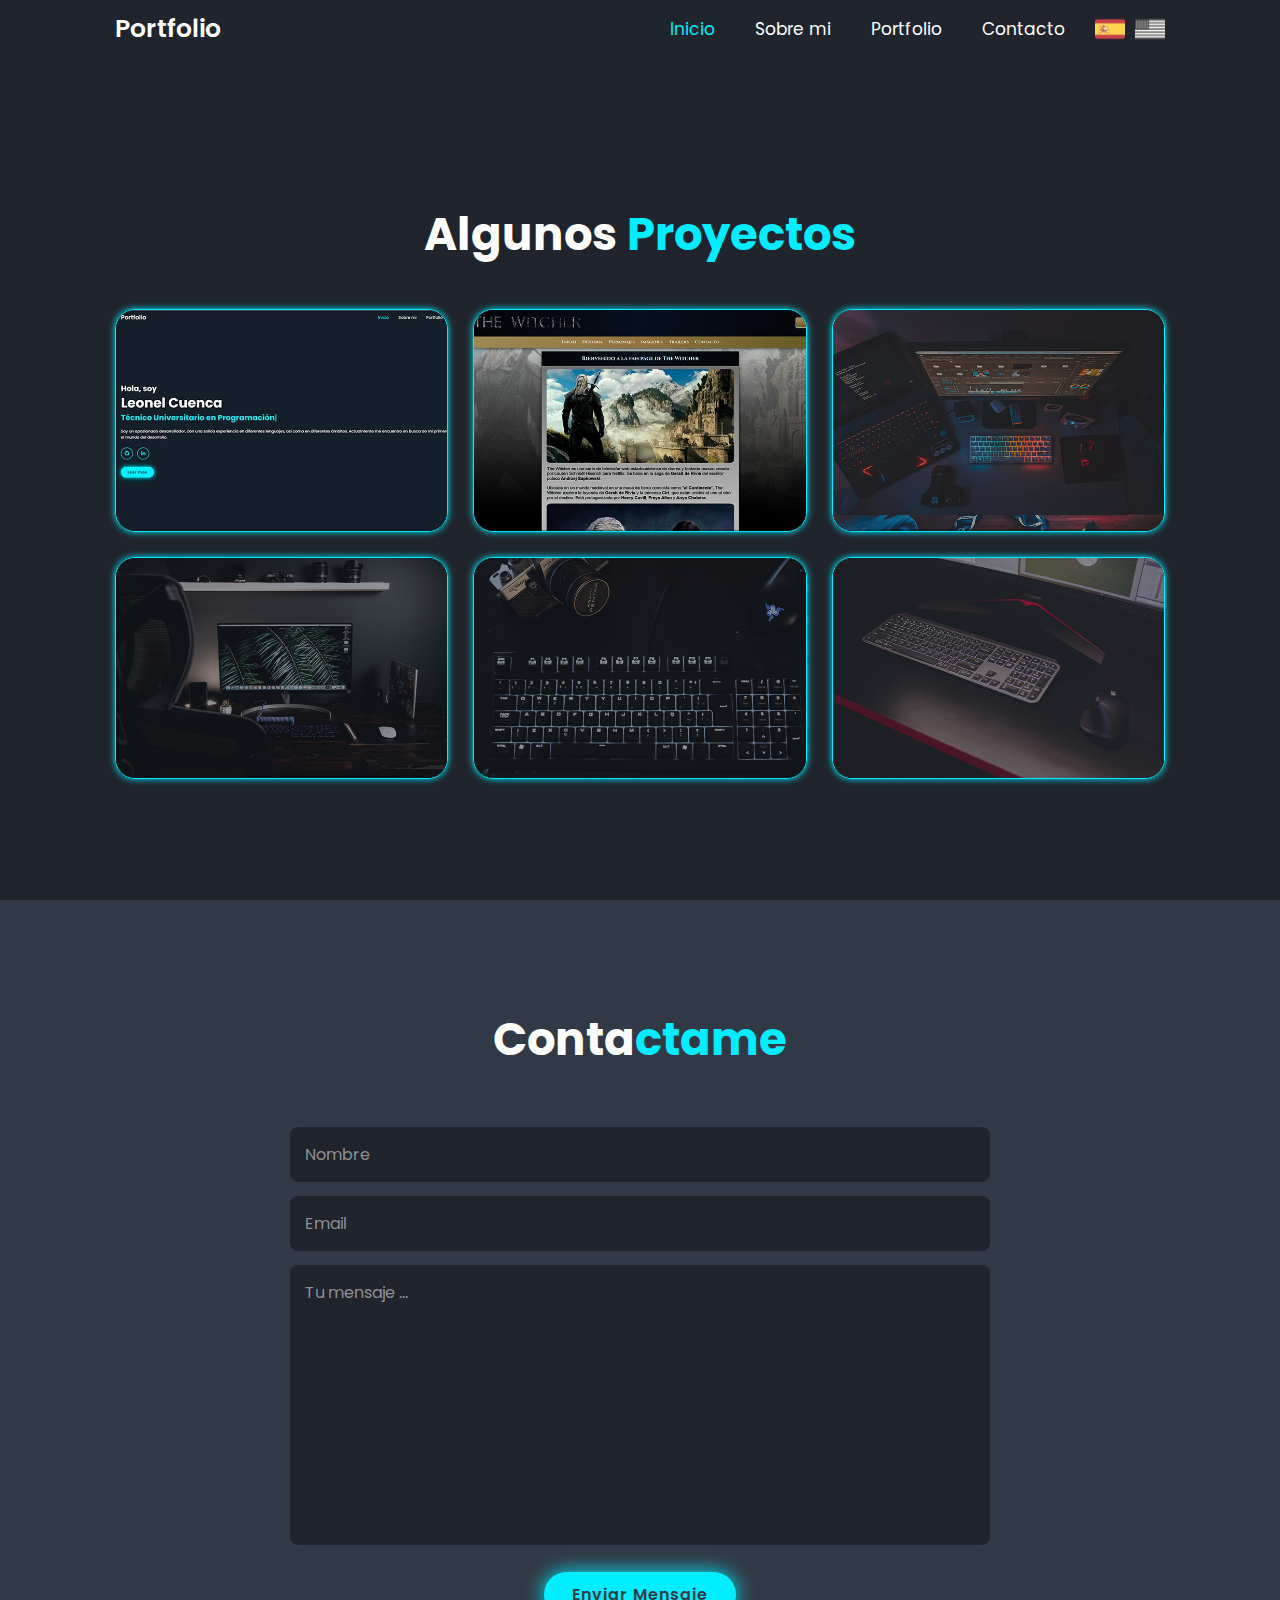
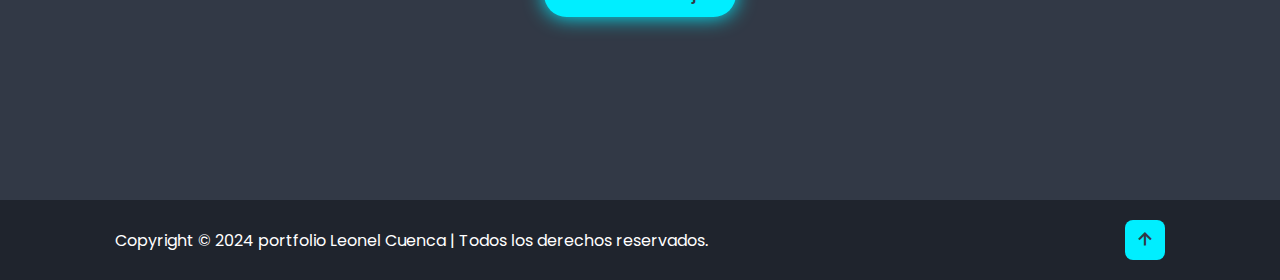
==== index.html @ 26f3669b "Errores minimos res." ====
<!DOCTYPE html>
<html lang="es">

<head>
    <meta charset="UTF-8">
    <meta http-equiv="X-UA-Compatible" content="IE=edge">
    <meta name="viewport" content="width=device-width, initial-scale=1.0">
    <title>Leonel Cuenca | Portfolio</title>
    <link href="https://unpkg.com/boxicons@2.1.4/css/boxicons.min.css" rel="stylesheet" />
    <link rel="stylesheet" href="https://cdnjs.cloudflare.com/ajax/libs/font-awesome/6.5.1/css/all.min.css">
    <!-- custom css -->
    <link rel="stylesheet" href="css/style.css" />
    <link href="css/lightbox.css" rel="stylesheet" />

</head>

<body>
    <!-- Header Design -->
    <header class="header">
        <a href="#" class="logo">Portfolio</a>
        <i class="bx bx-menu" id="menu-icon"></i>
        <nav class="navbar">
            <a href="#home" class="active" data-section="navbar" data-value="home">Inicio</a>
            <a href="#about" data-section="navbar" data-value="aboutNav">Sobre mi</a>
            <!-- <a href="#services">Servicios</a> -->
            <a href="#portfolio">Portfolio</a>
            <a href="#contact" data-section="navbar" data-value="contact">Contacto</a>
            <div class="flags" id="flags">
                <!-- <span>Idioma : </span> -->
                <div class="flags-container" data-language="es">
                    <img src="images/spain.png" alt="" id="spanish">
                </div>
                <div class="flags-container" data-language="en">
                    <img src="images/usa.png" alt="" class="gray" id="english">
                </div>
            </div>
        </nav>
    </header>

    <!-- Home Section Design -->
    <section class="home hidden" id="home">
        <div class="home-content">
            <h3 data-section="home" data-value="hi">Hola, soy</h3>
            <h1>Leonel Cuenca</h1>
            <h3><span class="multiple-text"></span></h3>
            <p data-section="home" data-value="description">Soy un apasionado desarrollador, con una solida experiencia en diferentes lenguajes, asi como en diferentes ámbitos. Actualmente me encuentro en busca de mi primera experiencia laboral en el mundo del desarrollo.</p>
            <div class="social-media">
                <a href="https://github.com/LeoCuenca" target="_blank"><i class="fa-brands fa-github"></i></a>
                <a href="https://www.linkedin.com/in/leo-cuenca/" target="_blank"><i class="fa-brands fa-linkedin-in"></i></a>
            </div>
            <a href="#about" class="btn" data-section="home" data-value="read">Leer mas</a>
        </div>
        <!-- <div class="home-img">
            <img src="images/home.png" alt="home">
        </div> -->
    </section>

    <!-- About Section Design -->
    <section class="about hidden" id="about">
        <div class="about-img">
            <img src="images/about.png" alt="">
        </div>
        <div class="about-content">
            <h2 class="heading h-translate" data-section="about" data-value="aboutTitle">Sobre </h2><span  data-section="about" data-value="me">Mí</span>
            <!-- <h3>Frontend Developer</h3> -->
            <p data-section="about" data-value="p1">He desarrollado toda mi vida profesional en ámbitos administrativos, hasta que decidí en 2020, dar un giro a mi vida y empezar a estudiar algo que realmente siempre me gusto y me llamo la atención, que es la programación en general.</p>
            <p data-section="about" data-value="p2">Actualmente me encuentro a 7 materias de recibirme de Técnico Universitario en Programación en la Universidad Tecnológica Nacional.</p>
            <p data-section="about" data-value="p3">Me caracterizo por ser una persona perseverante ante cualquier desafío en el ámbito laboral, tratando siempre de dar soluciones a los problemas planteados.</p>
            <a href="assets/CV-Cuenca-Leonel.pdf" class="btn cv" download="CV-Cuenca-Leonel.pdf"  data-section="about" data-value="cv">Descargar CV</a>
            <div class="about-skills">
                <div class="skills-title">
                    <h2 data-section="about" data-value="tech">Tecnologías</h2>
                </div>
                <img src="https://raw.githubusercontent.com/devicons/devicon/55609aa5bd817ff167afce0d965585c92040787a/icons/html5/html5-original.svg" class="tech" alt="">
                <img src="https://raw.githubusercontent.com/devicons/devicon/55609aa5bd817ff167afce0d965585c92040787a/icons/css3/css3-original.svg" class="tech" alt="">
                <img src="https://raw.githubusercontent.com/devicons/devicon/55609aa5bd817ff167afce0d965585c92040787a/icons/javascript/javascript-original.svg" class="tech" alt="">
                <img src="https://raw.githubusercontent.com/devicons/devicon/55609aa5bd817ff167afce0d965585c92040787a/icons/c/c-original.svg" class="tech" alt="">
                <img src="https://raw.githubusercontent.com/devicons/devicon/55609aa5bd817ff167afce0d965585c92040787a/icons/cplusplus/cplusplus-original.svg" class="tech" alt="">
                <img src="https://raw.githubusercontent.com/devicons/devicon/55609aa5bd817ff167afce0d965585c92040787a/icons/csharp/csharp-original.svg" class="tech" alt="">
                <img src="https://raw.githubusercontent.com/devicons/devicon/55609aa5bd817ff167afce0d965585c92040787a/icons/vscode/vscode-original.svg" class="tech" alt="">
                <img src="https://raw.githubusercontent.com/devicons/devicon/55609aa5bd817ff167afce0d965585c92040787a/icons/visualstudio/visualstudio-plain.svg" class="tech" alt="">
                <img src="https://raw.githubusercontent.com/devicons/devicon/55609aa5bd817ff167afce0d965585c92040787a/icons/python/python-original.svg" class="tech" alt="">
                <img src="https://raw.githubusercontent.com/devicons/devicon/55609aa5bd817ff167afce0d965585c92040787a/icons/git/git-original.svg" class="tech" alt="">
                <img src="https://raw.githubusercontent.com/devicons/devicon/55609aa5bd817ff167afce0d965585c92040787a/icons/microsoftsqlserver/microsoftsqlserver-plain-wordmark.svg" class="tech" alt="">
            </div>
            <div class="certificates-container">
                <div class="certificates-title">
                    <h2 data-section="about" data-value="certs">Certificaciones</h2>
                </div>
                <div class="certificates-box">
                    <img src="images/full-stack-mini.jpg" alt="">
                    <h2>Full Stack Python</h2>
                    <p>Gob. de la Ciudad de Buenos Aires</p>
                    <a href="images/full-stack.jpg" data-section="about" data-value="wide" data-lightbox = "full-stack">Ver</a>
                </div>
                <div class="certificates-box">
                    <img src="images/ingles-mini.png" alt="">
                    <h2>EFSET</h2>
                    <p>Nivel C2 - Proficient</p>
                    <a href="images/ingles.jpg" data-section="about" data-value="wide" data-lightbox = "ingles">Ver</a>
                </div>
                <div class="certificates-box">
                    <img src="images/reparacion-mini.jpg" alt="">
                    <h2>Armado y Reparación de PC</h2>
                    <p>Universidad Tecnológica Nacional</p>
                    <a href="images/reparacion.jpg" data-section="about" data-value="wide" data-lightbox = "reparacion">Ver</a>
                </div>
            </div>
        </div>
    </section>

    <!-- Services Section Design -->
    <!-- <section class="services" id="services">
        <h2 class="heading">Nuestros <span>Servicios</span></h2>
        <div class="services-container">
            <div class="services-box">
                <i class="bx bx-code-alt"></i>  
                <h3>Web Development</h3>
                <p>Lorem ipsum dolor sit amet consectetur adipisicing elit. Animi sequi similique rem incidunt earum voluptatum odio, molestiae id tempora aut, eaque minima veritatis, obcaecati repellat.</p>
                <a href="#" class="btn">Leer mas</a>
            </div>

            <div class="services-box">
                <i class="bx bxs-paint"></i>
                <h3>Graphic Design</h3>
                <p>Lorem ipsum dolor sit amet consectetur adipisicing elit. Animi sequi similique rem incidunt earum voluptatum odio, molestiae id tempora aut, eaque minima veritatis, obcaecati repellat.</p>
                <a href="#" class="btn">Leer mas</a>
            </div>

            <div class="services-box">
                <i class="bx bx-bar-chart-alt"></i>
                <h3>Digital Marketing</h3>
                <p>Lorem ipsum dolor sit amet consectetur adipisicing elit. Animi sequi similique rem incidunt earum voluptatum odio, molestiae id tempora aut, eaque minima veritatis, obcaecati repellat.</p>
                <a href="#" class="btn">Leer mas</a>
            </div>

            <div class="services-box">
                <i class="bx bx-bar-chart-alt"></i>
                <h3>Digital Marketing</h3>
                <p>Lorem ipsum dolor sit amet consectetur adipisicing elit. Animi sequi similique rem incidunt earum voluptatum odio, molestiae id tempora aut, eaque minima veritatis, obcaecati repellat.</p>
                <a href="#" class="btn">Leer mas</a>
            </div>

            <div class="services-box">
                <i class="bx bx-bar-chart-alt"></i>
                <h3>Digital Marketing</h3>
                <p>Lorem ipsum dolor sit amet consectetur adipisicing elit. Animi sequi similique rem incidunt earum voluptatum odio, molestiae id tempora aut, eaque minima veritatis, obcaecati repellat.</p>
                <a href="#" class="btn">Leer mas</a>
            </div>

            <div class="services-box">
                <i class="bx bx-bar-chart-alt"></i>
                <h3>Digital Marketing</h3>
                <p>Lorem ipsum dolor sit amet consectetur adipisicing elit. Animi sequi similique rem incidunt earum voluptatum odio, molestiae id tempora aut, eaque minima veritatis, obcaecati repellat.</p>
                <a href="#" class="btn">Leer mas</a>
            </div>
        </div>
    </section> -->
    
    <!-- Portfolio Section Design -->
    <section class="portfolio" id="portfolio">
        <div class="title-container">
            <h2 class="heading" data-section="portfolio" data-value="some">Algunos</h2><span data-section="portfolio" data-value="projects"> Proyectos</span>
        </div>
        <div class="portfolio-container">

            <div class="portfolio-box">
                <img src="images/portfolio2.jpg" alt="" class="bgn">
                <div class="portfolio-layer">
                    <h1>Personal Portfolio</h1>
                    <p data-section="portfolio" data-value="projDescription">Proyecto realizado como trabajo final para la materia Laboratorio III, de la Tecnicatura Universitaria en Programación [UTN]. La misma fue desarrollada íntegramente de manera individual.</p>
                    <div class="links-container">
                        <a href="#"><i class='bx bxl-github'></i></a>
                        <a href="#"><i class='bx bx-link-external'></i></a>
                    </div> 
                    <div class="techs-used-container">
                        <div class="tech-item">
                            <img src="https://raw.githubusercontent.com/devicons/devicon/55609aa5bd817ff167afce0d965585c92040787a/icons/html5/html5-original.svg" alt="">
                            <span class="tech-name">HTML</span>
                        </div>
                        <div class="tech-item">
                            <img src="https://raw.githubusercontent.com/devicons/devicon/55609aa5bd817ff167afce0d965585c92040787a/icons/css3/css3-original.svg" alt="">
                            <span class="tech-name">CSS</span>
                        </div>
                        <div class="tech-item">
                            <img src="https://raw.githubusercontent.com/devicons/devicon/55609aa5bd817ff167afce0d965585c92040787a/icons/javascript/javascript-original.svg" alt="">
                            <span class="tech-name">JavaScript</span>
                        </div>
                    </div>
                </div>
            </div>

            <div class="portfolio-box">
                <img src="images/portfolio1.jpg" alt="" class="bgn">
                <div class="portfolio-layer">
                    <h1>The Witcher Fan Page</h1>
                    <p data-section="portfolio" data-value="projDescription">Proyecto realizado como trabajo final para la materia Laboratorio III, de la Tecnicatura Universitaria en Programación [UTN]. La misma fue desarrollada íntegramente de manera individual.</p>
                    <div class="links-container">
                        <a href="#"><i class='bx bxl-github'></i></a>
                        <a href="#"><i class='bx bx-link-external'></i></a>
                    </div> 
                    <div class="techs-used-container">
                        <div class="tech-item">
                            <img src="https://raw.githubusercontent.com/devicons/devicon/55609aa5bd817ff167afce0d965585c92040787a/icons/html5/html5-original.svg" alt="">
                            <span class="tech-name">HTML</span>
                        </div>
                        <div class="tech-item">
                            <img src="https://raw.githubusercontent.com/devicons/devicon/55609aa5bd817ff167afce0d965585c92040787a/icons/css3/css3-original.svg" alt="">
                            <span class="tech-name">CSS</span>
                        </div>
                        <div class="tech-item">
                            <img src="https://raw.githubusercontent.com/devicons/devicon/55609aa5bd817ff167afce0d965585c92040787a/icons/javascript/javascript-original.svg" alt="">
                            <span class="tech-name">JavaScript</span>
                        </div>
                    </div>
                </div>
            </div>

            <div class="portfolio-box">
                <img src="images/portfolio3.jpg" alt="" class="bgn">
                <div class="portfolio-layer">
                    <h1>The Witcher Fan Page</h1>
                    <p data-section="portfolio" data-value="projDescription">Proyecto realizado como trabajo final para la materia Laboratorio III, de la Tecnicatura Universitaria en Programación [UTN]. La misma fue desarrollada íntegramente de manera individual.</p>
                    <div class="links-container">
                        <a href="#"><i class='bx bxl-github'></i></a>
                        <a href="#"><i class='bx bx-link-external'></i></a>
                    </div> 
                    <div class="techs-used-container">
                        <div class="tech-item">
                            <img src="https://raw.githubusercontent.com/devicons/devicon/55609aa5bd817ff167afce0d965585c92040787a/icons/html5/html5-original.svg" alt="">
                            <span class="tech-name">HTML</span>
                        </div>
                        <div class="tech-item">
                            <img src="https://raw.githubusercontent.com/devicons/devicon/55609aa5bd817ff167afce0d965585c92040787a/icons/css3/css3-original.svg" alt="">
                            <span class="tech-name">CSS</span>
                        </div>
                        <div class="tech-item">
                            <img src="https://raw.githubusercontent.com/devicons/devicon/55609aa5bd817ff167afce0d965585c92040787a/icons/javascript/javascript-original.svg" alt="">
                            <span class="tech-name">JavaScript</span>
                        </div>
                    </div>
                </div>
            </div>

            <div class="portfolio-box">
                <img src="images/portfolio4.jpg" alt="" class="bgn">
                <div class="portfolio-layer">
                    <h1>The Witcher Fan Page</h1>
                    <p data-section="portfolio" data-value="projDescription">Proyecto realizado como trabajo final para la materia Laboratorio III, de la Tecnicatura Universitaria en Programación [UTN]. La misma fue desarrollada íntegramente de manera individual.</p>
                    <div class="links-container">
                        <a href="#"><i class='bx bxl-github'></i></a>
                        <a href="#"><i class='bx bx-link-external'></i></a>
                    </div> 
                    <div class="techs-used-container">
                        <div class="tech-item">
                            <img src="https://raw.githubusercontent.com/devicons/devicon/55609aa5bd817ff167afce0d965585c92040787a/icons/html5/html5-original.svg" alt="">
                            <span class="tech-name">HTML</span>
                        </div>
                        <div class="tech-item">
                            <img src="https://raw.githubusercontent.com/devicons/devicon/55609aa5bd817ff167afce0d965585c92040787a/icons/css3/css3-original.svg" alt="">
                            <span class="tech-name">CSS</span>
                        </div>
                        <div class="tech-item">
                            <img src="https://raw.githubusercontent.com/devicons/devicon/55609aa5bd817ff167afce0d965585c92040787a/icons/javascript/javascript-original.svg" alt="">
                            <span class="tech-name">JavaScript</span>
                        </div>
                    </div>
                </div>
            </div>

            <div class="portfolio-box">
                <img src="images/portfolio5.jpg" alt="" class="bgn">
                <div class="portfolio-layer">
                    <h1>The Witcher Fan Page</h1>
                    <p data-section="portfolio" data-value="projDescription">Proyecto realizado como trabajo final para la materia Laboratorio III, de la Tecnicatura Universitaria en Programación [UTN]. La misma fue desarrollada íntegramente de manera individual.</p>
                    <div class="links-container">
                        <a href="#"><i class='bx bxl-github'></i></a>
                        <a href="#"><i class='bx bx-link-external'></i></a>
                    </div> 
                    <div class="techs-used-container">
                        <div class="tech-item">
                            <img src="https://raw.githubusercontent.com/devicons/devicon/55609aa5bd817ff167afce0d965585c92040787a/icons/html5/html5-original.svg" alt="">
                            <span class="tech-name">HTML</span>
                        </div>
                        <div class="tech-item">
                            <img src="https://raw.githubusercontent.com/devicons/devicon/55609aa5bd817ff167afce0d965585c92040787a/icons/css3/css3-original.svg" alt="">
                            <span class="tech-name">CSS</span>
                        </div>
                        <div class="tech-item">
                            <img src="https://raw.githubusercontent.com/devicons/devicon/55609aa5bd817ff167afce0d965585c92040787a/icons/javascript/javascript-original.svg" alt="">
                            <span class="tech-name">JavaScript</span>
                        </div>
                    </div>
                </div>
            </div>

            <div class="portfolio-box">
                <img src="images/portfolio6.jpg" alt="" class="bgn">
                <div class="portfolio-layer">
                    <h1>The Witcher Fan Page</h1>
                    <p data-section="portfolio" data-value="projDescription">Proyecto realizado como trabajo final para la materia Laboratorio III, de la Tecnicatura Universitaria en Programación [UTN]. La misma fue desarrollada íntegramente de manera individual.</p>
                    <div class="links-container">
                        <a href="#"><i class='bx bxl-github'></i></a>
                        <a href="#"><i class='bx bx-link-external'></i></a>
                    </div> 
                    <div class="techs-used-container">
                        <div class="tech-item">
                            <img src="https://raw.githubusercontent.com/devicons/devicon/55609aa5bd817ff167afce0d965585c92040787a/icons/html5/html5-original.svg" alt="">
                            <span class="tech-name">HTML</span>
                        </div>
                        <div class="tech-item">
                            <img src="https://raw.githubusercontent.com/devicons/devicon/55609aa5bd817ff167afce0d965585c92040787a/icons/css3/css3-original.svg" alt="">
                            <span class="tech-name">CSS</span>
                        </div>
                        <div class="tech-item">
                            <img src="https://raw.githubusercontent.com/devicons/devicon/55609aa5bd817ff167afce0d965585c92040787a/icons/javascript/javascript-original.svg" alt="">
                            <span class="tech-name">JavaScript</span>
                        </div>
                    </div>
                </div>
            </div>

        </div>
    </section>

    <!-- Contact Section Design -->
    <section class="contact" id="contact">
        <div class="title-contact-container">
            <h2 class="heading-contact" id="cont-es">Conta<span>ctame</span></h2>
            <h2 class="heading-contact hidden" id="cont-en">Contact <span>Me</span></h2>
        </div>        
        
        <form action="https://api.web3forms.com/submit" method="POST">
            <div class="input-box">
                <input type="hidden" name="access_key" value="016703bd-a3f6-48ee-a588-152497918088">
                <input type="hidden" name="from_name" value="Personal Portfolio">
                <input type="hidden" name="subject" value="Nuevo Mensaje del Portfolio">

                <input type="text" placeholder="Nombre" name="nombre" id="name" required autocomplete="off">
                <input type="email" placeholder="Email" name="mail" id="email" required autocomplete="off">
                <textarea cols="30" rows="10" placeholder="Tu mensaje ..." name = "message" id="message" required></textarea>
            </div>
            
            <input type="submit" value="Enviar Mensaje" class="input-btn">
        </form>
    </section>

    <!-- Footer Design -->
    <footer class="footer">
        <div class="footer-text">
            <p>Copyright &copy; 2024 portfolio Leonel Cuenca | Todos los derechos reservados.</p>
        </div>
        <div class="footer-iconTop">
            <a href="#home"><i class='bx bx-up-arrow-alt' ></i></a>
        </div>
    </footer>

    <!-- Scroll Reveal -->
    <script src="https://unpkg.com/scrollreveal"></script>

    <!-- Typed js -->
    <script src="https://cdn.jsdelivr.net/npm/typed.js@2.0.12"></script>

    <!-- Custom js -->
    <script src="js/script.js"></script>


    <script src="js/lightbox-plus-jquery.min.js"></script>
    

</body>

</html>
---- css/style.css ----
@import url('https://fonts.googleapis.com/css2?family=Poppins:wght@300;400;500;600;700;800;900&display=swap');

* {
    margin: 0;
    padding: 0;
    box-sizing: border-box;
    text-decoration: none;
    border: none;
    outline: none;
    scroll-behavior: smooth;
    font-family: 'Poppins', sans-serif;
}

:root{
    --bg-color: #1f242d;
    --second-bg-color: #323946;
    --text-color: #fff;
    --main-color: #0ef;
}

html{
    font-size: 62.5%;
    overflow-x: hidden;
    width: 100vw;
}

body{
    background: var(--bg-color);
    color: var(--text-color);
}

section{
    min-height: 100vh;
    padding: 10rem 9% 2rem;
}

.header{
    display: flex;
    position: fixed;
    top: 0;
    left: 0;
    width: 100%;
    padding: 1rem 9%;
    background: var(--bg-color);
    justify-content: space-between;
    align-items: center;
    z-index: 999;
    user-select: none;
}

.header.sticky{
    border-bottom: .1rem solid rgba(0, 0, 0, .2);

}

.navbar{
    display: flex;
    align-items: center;
    justify-content: center;
}

.logo{
    font-size: 2.5rem;
    color: var(--text-color);
    font-weight: 600;
    cursor: default;
    animation: slideLogo .5s ease forwards;
}

@keyframes slideLogo{
    0%{
        opacity: 0;
        transform: translateX(-100px);
    }
    100%{
        opacity: 1;
        transform: translateX(0);
    }
}

.flags{
    display: flex;
    align-items: center;
    justify-content: center;
}

.flags-container img{
    display: block;
    cursor: pointer;
    width: 30px;
}

.gray{
    filter: grayscale(100%);
}

.navbar .flags-container:nth-child(2){
    margin-left: 1rem;
}

.navbar a:nth-child(4){
    margin-right: 3rem;
}

.navbar a{
    font-size: 1.7rem;
    color: var(--text-color);
    margin-left: 4rem;
}

.navbar a:hover,
.navbar a.active{
    color: var(--main-color);
}

#menu-icon{
    font-size: 3.6rem;
    color: var(--text-color);
    display: none;
}

.home{
    display: flex;
    justify-content: center;
    align-items: center;
    user-select: none;
}

.home-img img{
    width: 27vw;
    animation: floatImage 4s ease-in-out infinite;
}

@keyframes floatImage{
    0%{
        transform: translateY(0);
    }
    50%{
        transform: translateY(-2.4rem);
    }
    100%{
        transform: translateY(0);
    }
}

.home-content h3{
    font-size: 3.2rem;
    font-weight: 700;
}

.home-content h3:nth-of-type(2){
    margin-bottom: 2rem;
}

span{
    color: var(--main-color);
}

.home-content h1{
    font-size: 5.6rem;
    font-weight: 700;
    line-height: 1.3;
}

.home-content p{
    font-size: 1.6rem;
}

.social-media a{
    display: inline-flex;
    justify-content: center;
    align-items: center;
    width: 5rem;
    height: 5rem;
    background: transparent;
    border: .2rem solid var(--main-color);
    border-radius: 50%;
    font-size: 2rem;
    color: var(--main-color);
    margin: 3rem 1.5rem 3rem 0;
    transition: .5s ease;
}

.social-media a:hover{
    background: var(--main-color);
    color: var(--second-bg-color);
    box-shadow: 0 0 1rem var(--main-color);
}

.btn{
    display: inline-block;
    padding: 1rem 2.8rem;
    background: var(--main-color);
    border-radius: 4rem;
    box-shadow: 0 0 2rem var(--main-color);
    font-size: 1.6rem;
    font-weight: 600;
    color: var(--second-bg-color);
    letter-spacing: .1rem;
    transition: .5s ease;
    position: relative;
    overflow: hidden;
    z-index: 1;
}

.btn:hover{
    color: var(--main-color);
}

.btn::before{
    content: '';
    position: absolute;
    top: 0;
    border-radius: 4rem;
    left: 0;
    background: var(--second-bg-color);
    width: 0;
    height: 100%;
    z-index: -1;
    transition: .3s all;
}

.btn:hover::before{
    width: 100%;
}

/* About Section Styles */

.about{
    display: flex;
    justify-content: center;
    align-items: center;
    user-select: none;
    background: var(--second-bg-color);
    padding-top: 5rem;
}

.about-img img{
    width: 35vw;
}

.heading{
    text-align: center;
    font-size: 4.5rem;
}

.h-translate{
    display: inline;
}

.cv{
    margin-top: 1rem;
    padding: .8rem 2rem;
}

.about-content h2{
    line-height: 1.2;
}

.about-content span{
    font-size: 4.5rem;
    font-weight: bolder;
}

.about-content h3{
    font-size: 2.6rem;
}

.about-content p{
    font-size: 1.4rem;
    margin: .7rem;
}

.skills-title h2{
    padding-bottom: 1rem;
    margin: 3rem 0;
    font-size: 2rem;
    border-bottom: 1px solid var(--main-color);
}

.tech{
    margin: .5rem;
    transition: .5s ease;
    width: 6%;
}

.tech:hover{
    transform: scale(1.3);
}

.certificates-title h2{
    padding-bottom: 1rem;
    margin: 1.5rem 0;
    font-size: 2rem;
    border-bottom: 1px solid var(--main-color);
}

.certificates-container{
    display: grid;
    grid-template-columns: repeat(3, 1fr);
    grid-template-rows: repeat(2,auto);
    gap: 1rem;
}

.certificates-title{
    grid-column-start: 1;
    grid-column-end: 4;
}

.certificates-box{
    display: flex;
    background: var(--bg-color);
    padding: 2rem;
    border-radius: 2rem;
    text-align: center;
    border: .1rem solid var(--text-color);
    flex-direction: column;
    align-items: center;
    justify-content: center;
}

.certificates-box img{
    width: 100%;
}

.certificates-box:nth-child(3) img{
    width: 80%;
}

.certificates-box h2{
    text-decoration: underline;
    padding: .5rem 0 0 0;
}

.certificates-box p{
    font-size: 1.3rem;
    text-align: center;
    margin-top: 0;
    margin-bottom: 1rem;
}

.certificates-box a{
    display: inline-block;
    padding: .3rem 1.8rem;
    background: var(--main-color);
    border-radius: 4rem;
    box-shadow: 0 0 1rem var(--main-color);
    font-size: 1.4rem;
    font-weight: 600;
    color: var(--second-bg-color);
    letter-spacing: .1rem;
    transition: .5s ease;
}

/* Services Section Styles */

/* .services{
    user-select: none;
}

.services h2{
    margin-bottom: 1rem;
}

.services-container{
    display: flex;
    justify-content: center;
    align-items: center;
    flex-wrap: wrap;
    gap: 2rem;
}

.services-box{
    flex: 1 1 30rem;
    background: var(--second-bg-color);
    padding: 3rem 2rem 4rem;
    border-radius: 2rem;
    text-align: center;
    border: .2rem solid var(--bg-color);
    transition: .5s ease;
}

.services-container .services-box:hover{
    border-color: var(--main-color);
    animation: floatImageServ 2s ease-in-out infinite;
    transform: scale(1.02);
}

@keyframes floatImageServ{
    0%{
        transform: translateY(0);
    }
    50%{
        transform: translateY(-.5rem);
    }
    100%{
        transform: translateY(0);
    }
}

.services-box i{
    font-size: 7rem;
    color: var(--main-color);
}

.services-box h3{
    font-size: 2.6rem;
}

.services-box p{
    font-size: 1.6rem;
    margin: 1rem 0 3rem;
} */

/* Portfolio Section Styles */

.portfolio{
    display: flex;
    justify-content: center;
    align-items: center;
    user-select: none;
    flex-direction: column;
    background: var(--bg-color);
}

.title-container{
    text-align: center;
    margin-bottom: 4rem;
}

.title-container h2{
    display: inline-flex;
}

.title-container span{
    font-size: 4.5rem;
    font-weight: 700;
}

.portfolio-container{
    display: grid;
    grid-template-columns: repeat(3,1fr);
    align-items: center;
    gap: 2.5rem;
}

.portfolio-box{
    display: flex;
    position: relative;
    border-radius: 2rem;
    box-shadow: 0 0 .7rem var(--main-color);
    overflow: hidden;
    border: .1px solid var(--main-color);
}

.portfolio-box img{
    width: 100%;
    transition: .5s ease;
}

.portfolio-layer{
    display: flex;
    justify-content: space-evenly;
    align-items: center;
    position: absolute;
    bottom: 0;
    left: 0;
    width: 100%;
    height: 100%;
    background: linear-gradient(rgba(0, 0, 0, .6), var(--main-color));
    flex-direction: column;
    text-align: center;
    padding: 0 2rem;
    transform: translateY(100%);
    transition: .5s ease;
}

.portfolio-box:hover .portfolio-layer{
    transform: translateY(0);
}

.portfolio-layer h1{
    font-size: 2.4rem;
    text-shadow: 1px 1px 2px black;
    padding: .5rem;
}

.portfolio-layer p{
    font-weight: 700;
    font-size: 1.5rem;
    text-shadow: 1px 1px 2px black;
    padding: .5rem;
}

.portfolio-layer a{
    display: inline-flex;
    justify-content: center;
    align-items: center;
    padding: 1rem;
    background: var(--text-color);
    border-radius: 50%;
    margin: 0 1rem;
}

.portfolio-layer a:hover{
    background: rgb(184, 184, 184);
    transform: scale(1.1);
    transition: .5s all;
}

.portfolio-layer a i{
    font-size: 2.5rem;
    color: var(--second-bg-color);
}

.links-container{
    margin: 1rem 0;
}

.techs-used-container{
    display: flex;
    justify-content: space-between;
    align-items: center;
}

.tech-item{
    display: inherit;
    align-items: center;
    justify-content: center;
    border-radius: 1rem;
    background: var(--second-bg-color);
    padding: .4rem 1rem;
    margin: 0 10px;
}

.tech-item img{
    display: block;
    width: 20px;
    margin-right: 1rem;
}

.tech-name{
    font-weight: 700;
    font-size: 1.2rem;
    text-shadow: 1px 1px 2px black;
}

/* Contact Section Styles */

.contact{
    display: flex;
    flex-direction: column;
    user-select: none;
    background: var(--second-bg-color);
}

.title-contact-container{
    display: flex;
    position: relative;
    margin-bottom: 3rem;
    height: 8rem;
    align-items: center;
    justify-content: center;
}

.heading-contact{
    text-align: center;
    font-size: 4.5rem;
}

#cont-en,
#cont-es{
    position: absolute;
}

.contact form{
    max-width: 70rem;
    margin: 1rem auto;
    text-align: center;
    margin-bottom: 3rem;
}

.contact form .input-box{
    display: flex;
    justify-content: space-between;
    flex-wrap: wrap;
}

.contact form .input-box:nth-child(2) input{
    width: 100%;
}

.contact form .input-box input,
.contact form textarea {
    width: 100%;
    padding: 1.5rem;
    font-size: 1.6rem;
    color: var(--text-color);
    background: var(--bg-color);
    border-radius: .8rem;
    margin: .7rem 0;
}

.contact form textarea{
    resize: none;
}

#name:focus,
#email:focus,
#message:focus{
    border: 2px solid var(--main-color);
}

#name::placeholder,
#email::placeholder,
#message::placeholder{
    color: rgba(189, 189, 189, 0.733);
}

.input-btn{
    margin-top: 2rem;
    cursor: pointer;
    display: inline-block;
    padding: 1rem 2.8rem;
    background: var(--main-color);
    border-radius: 4rem;
    box-shadow: 0 0 2rem var(--main-color);
    font-size: 1.6rem;
    font-weight: 600;
    color: var(--second-bg-color);
    letter-spacing: .1rem;
    transition: .5s ease;
    position: relative;
    overflow: hidden;
    z-index: 1;
}

.input-btn:hover{
    background: var(--bg-color);
    color: var(--main-color);
}

/* Footer Design */

.footer{
    display: flex;
    justify-content: space-between;
    align-items: center;
    flex-wrap: wrap;
    padding: 2rem 9%;
    background: var(--bg-color);
}

.footer p{
    font-size: 1.6rem;
}

.footer-iconTop a{
    display: inline-flex;
    justify-content: center;
    align-items: center;
    padding: .8rem;
    background: var(--main-color);
    border-radius: .8rem;
    transition: .5s ease;
}

.footer-iconTop a:hover{
    box-shadow: 0 0 1rem var(--main-color);
}

.footer-iconTop a i{
    font-size: 2.4rem;
    color: var(--second-bg-color);
}

.hidden{
    display: none;
}

/* Breakpoints */

@media (max-width: 1200px){
    html{
        font-size: 55%;
    }

    .about-content p{
        font-size: 1.5rem;
    }

    .tech{
        width: 8%;
    }

    .header{
        width: 100vw;
    }

    .portfolio-container{
        gap: 1.5rem;
        grid-template-columns: repeat(2,1fr);
    }
    
}

@media (max-width: 991px){
    .header{
        padding: 2rem 3%;
    }

    .about{
        flex-direction: column;
    }
    
    section{
        padding: 10rem 3% 2rem;
    }

    .services{
        padding-bottom: 7rem;
    }

    .portfolio{
        padding-bottom: 7rem;
    }

    .contact{
        min-height: auto;
    }

    .footer{
        padding: 2rem 3%;
    }
}

@media (max-width: 768px){
    #menu-icon{
        display: block;
    }

    .navbar{
        position: absolute;
        top: 100%;
        left: 0;
        width: 100%;
        padding: 1rem 3%;
        background: var(--bg-color);
        border-top: .1rem solid rgba(0, 0, 0, .2);
        box-shadow: 0 .5rem 1rem rgba(0, 0, 0, .2);
        display: none;
    }

    .navbar.active{
        display: block;
    }

    .navbar a{
        display: block;
        font-size: 2rem;
        margin: 3rem 0;
    }

    .home{
        flex-direction: column;
    }

    .home-content h3{
        font-size: 2rem;
    }

    .home-content h1{
        font-size: 4rem;
    }

    .home-img img{
        width: 70vw;
        margin-top: 4rem;
    }

    .about{
        flex-direction: column;
    }

    .about-img img{
        width: 50vw;
        margin-top: 4rem;
    }

    .services h2{
        margin-bottom: 3rem;
    }

    .portfolio h2{
        margin-bottom: 3rem;
    }

    .portfolio-container{
        grid-template-columns: 1fr;
    }
    .portfolio-container{
        width: 80%;
    }

}

@media (max-width: 617px){

    .portfolio-container{
        grid-template-columns: 1fr;
    }

    .portfolio h2{
        font-size: 3.1rem;
    }

}

@media (max-width: 450px){

    html{
        font-size: 45%;
    }


    .certificates-container .certificates-box:nth-child(2),
    .certificates-container .certificates-box:nth-child(3),
    .certificates-container .certificates-box:nth-child(4){
        grid-column-start: 1;
        grid-column-end: 4;
        width: 70%;
        place-items: center;
        justify-self: center;
    }

    .tech{
        width: 12%;
    }

    .title-container span{
        font-size: 22.32px;
    }

    .footer{
        justify-content: center;
    }

}

@media (max-width: 365px){

    .home-img img{
        width: 90vw;
    }

    .about-img img{
        width: 90vw;
    }

    .footer{
        flex-direction: column;
    }

    .footer p{
        text-align: center;
        margin-top: 2rem;
    }

}
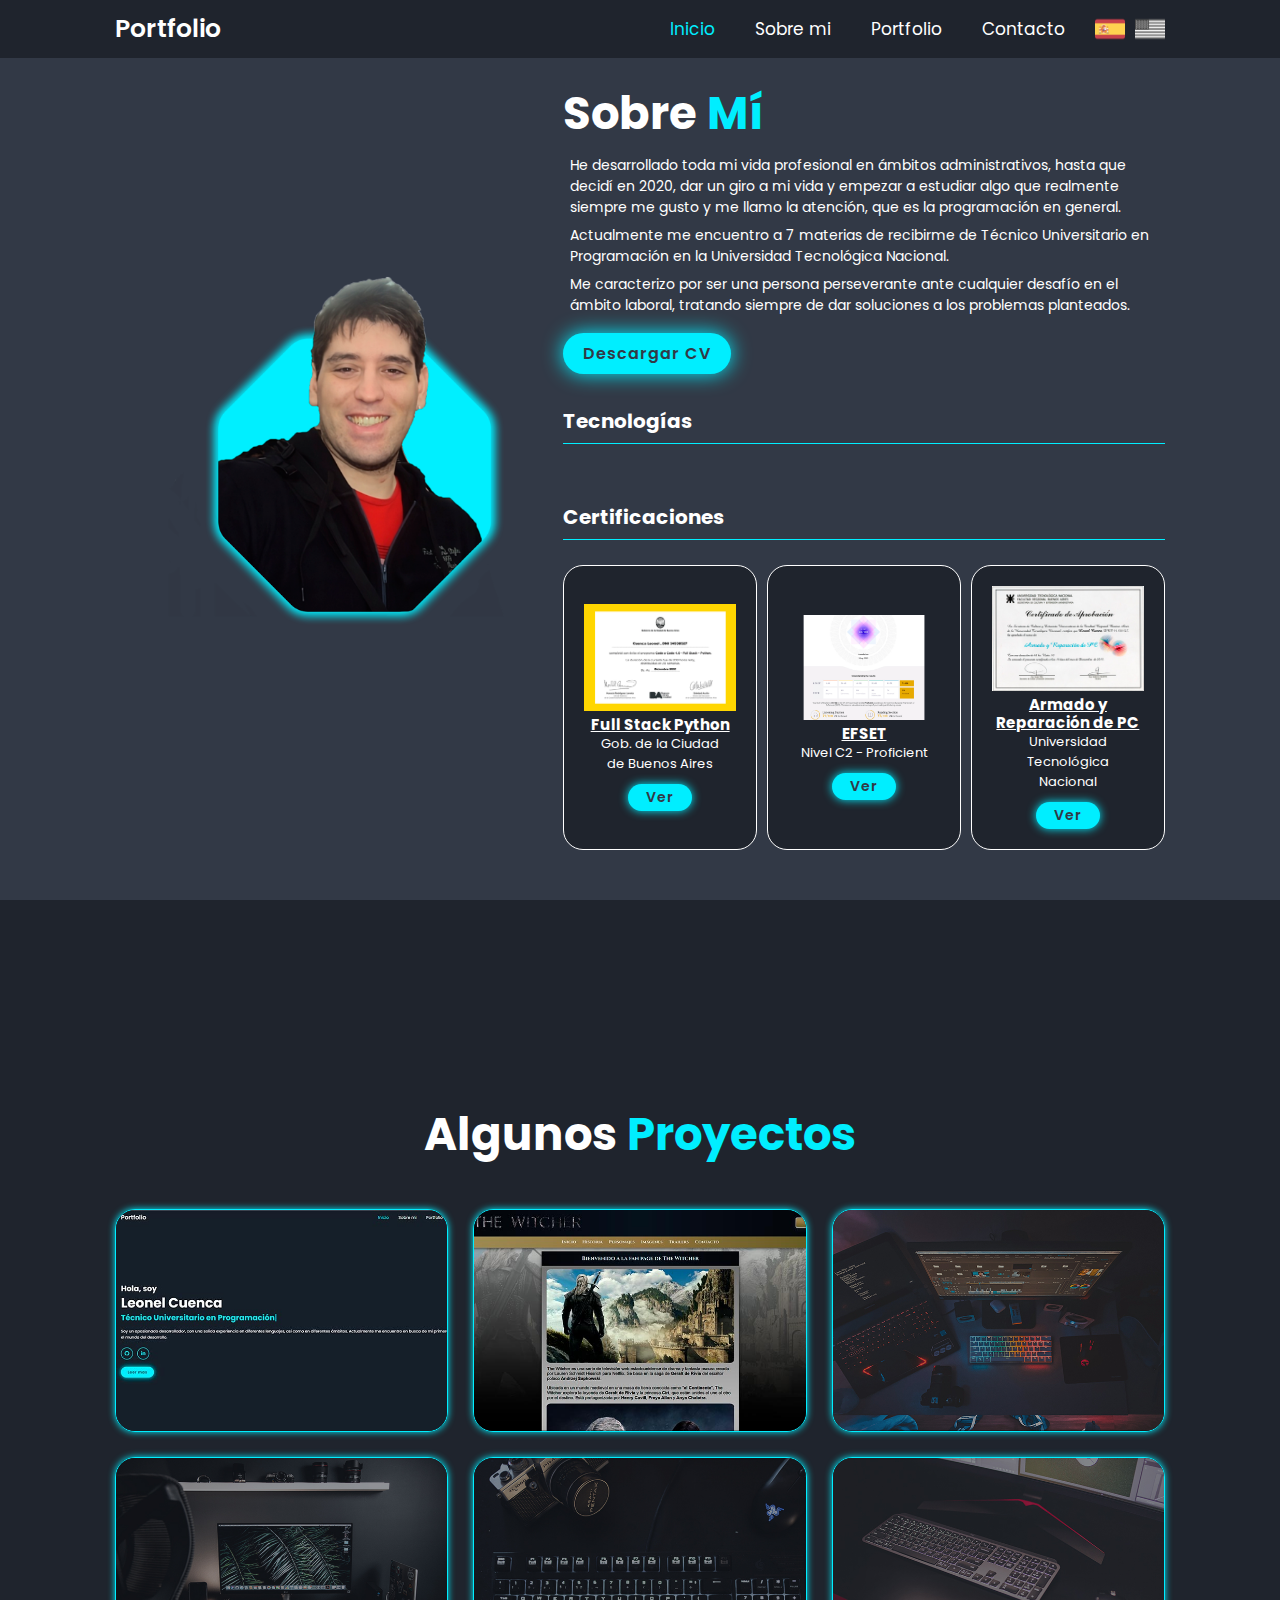
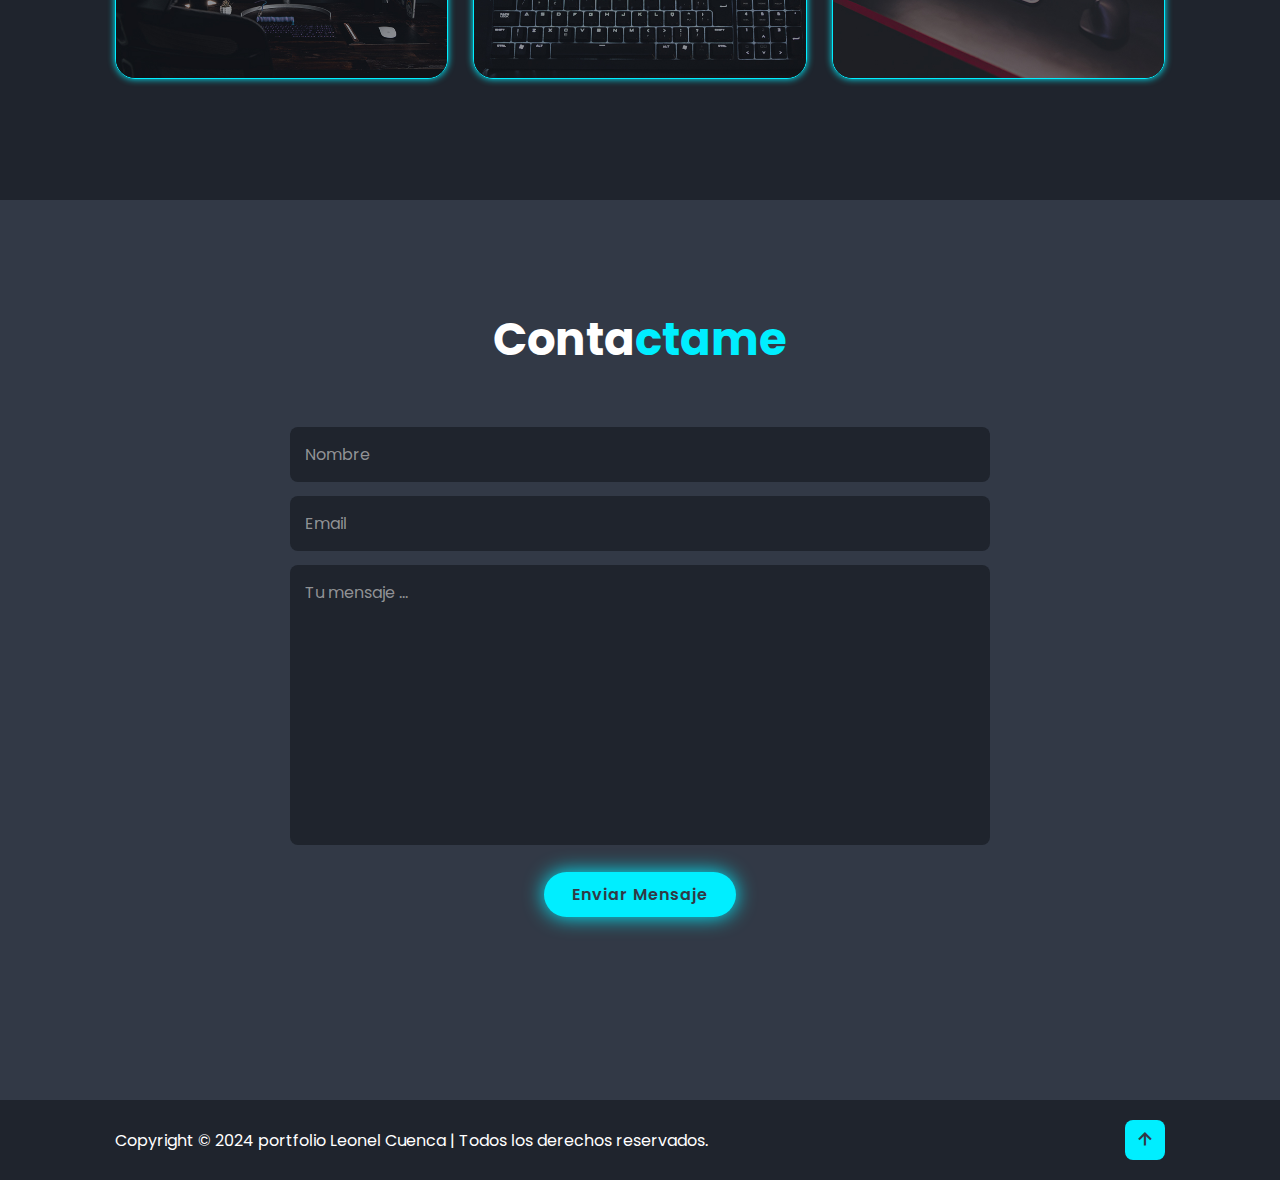
==== commit eb736e76: "Arreglso en LBox MQueries" ====
--- a/index.html
+++ b/index.html
@@ -10,7 +10,8 @@
     <link rel="stylesheet" href="https://cdnjs.cloudflare.com/ajax/libs/font-awesome/6.5.1/css/all.min.css">
     <!-- custom css -->
     <link rel="stylesheet" href="css/style.css" />
-    <link href="css/lightbox.css" rel="stylesheet" />
+
+    <link href="lightbox/css/lightbox.css" rel="stylesheet" />
 
 </head>
 
@@ -56,7 +57,7 @@
     </section>
 
     <!-- About Section Design -->
-    <section class="about hidden" id="about">
+    <section class="about" id="about">
         <div class="about-img">
             <img src="images/about.png" alt="">
         </div>
@@ -365,7 +366,7 @@
     <script src="js/script.js"></script>
 
 
-    <script src="js/lightbox-plus-jquery.min.js"></script>
+    <script src="lightbox/js/lightbox-plus-jquery.min.js"></script>
     
 
 </body>
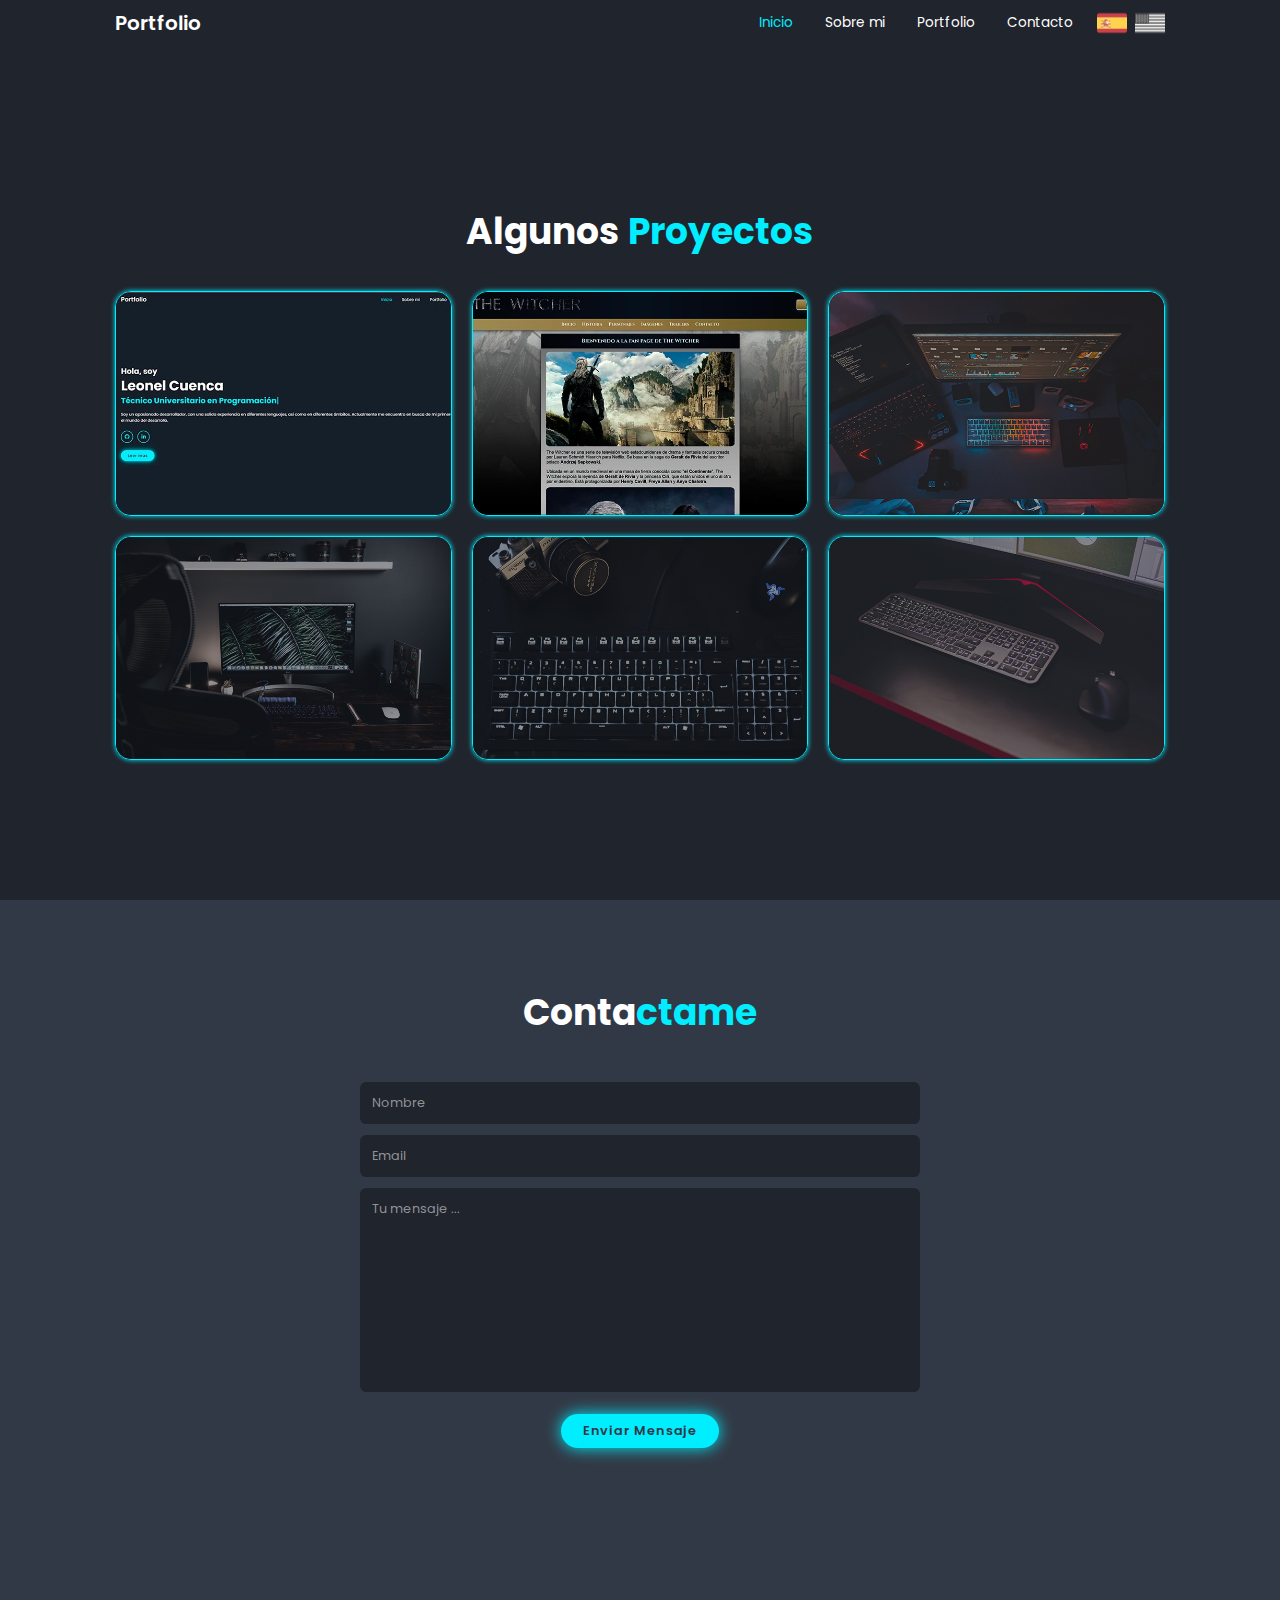
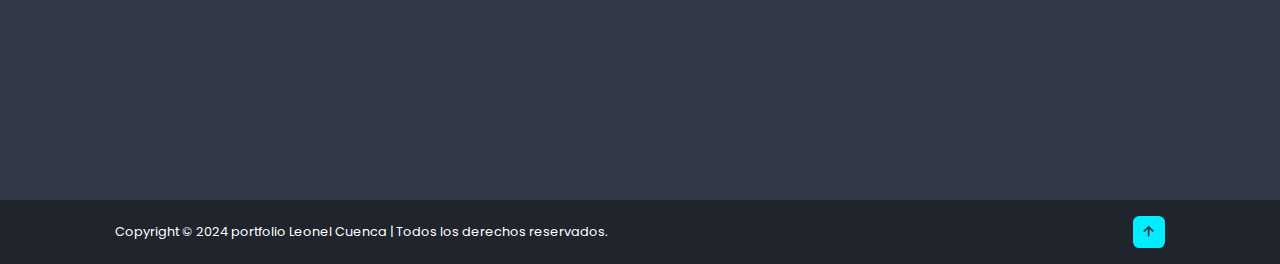
==== commit 0a90e10c: "Ajustes Mobile" ====
--- a/index.html
+++ b/index.html
@@ -27,7 +27,6 @@
             <a href="#portfolio">Portfolio</a>
             <a href="#contact" data-section="navbar" data-value="contact">Contacto</a>
             <div class="flags" id="flags">
-                <!-- <span>Idioma : </span> -->
                 <div class="flags-container" data-language="es">
                     <img src="images/spain.png" alt="" id="spanish">
                 </div>
@@ -57,7 +56,7 @@
     </section>
 
     <!-- About Section Design -->
-    <section class="about" id="about">
+    <section class="about hidden" id="about">
         <div class="about-img">
             <img src="images/about.png" alt="">
         </div>
--- a/css/style.css
+++ b/css/style.css
@@ -680,6 +680,14 @@
 
 /* Breakpoints */
 
+@media (max-width: 1485px){
+
+    html{
+        font-size: 50%;
+    }
+    
+}
+
 @media (max-width: 1200px){
     html{
         font-size: 55%;
@@ -810,10 +818,6 @@
         grid-template-columns: 1fr;
     }
 
-    .portfolio h2{
-        font-size: 3.1rem;
-    }
-
 }
 
 @media (max-width: 450px){
@@ -837,10 +841,6 @@
         width: 12%;
     }
 
-    .title-container span{
-        font-size: 22.32px;
-    }
-
     .footer{
         justify-content: center;
     }
@@ -848,6 +848,10 @@
 }
 
 @media (max-width: 365px){
+
+    html{
+        font-size: 35%;
+    }
 
     .home-img img{
         width: 90vw;
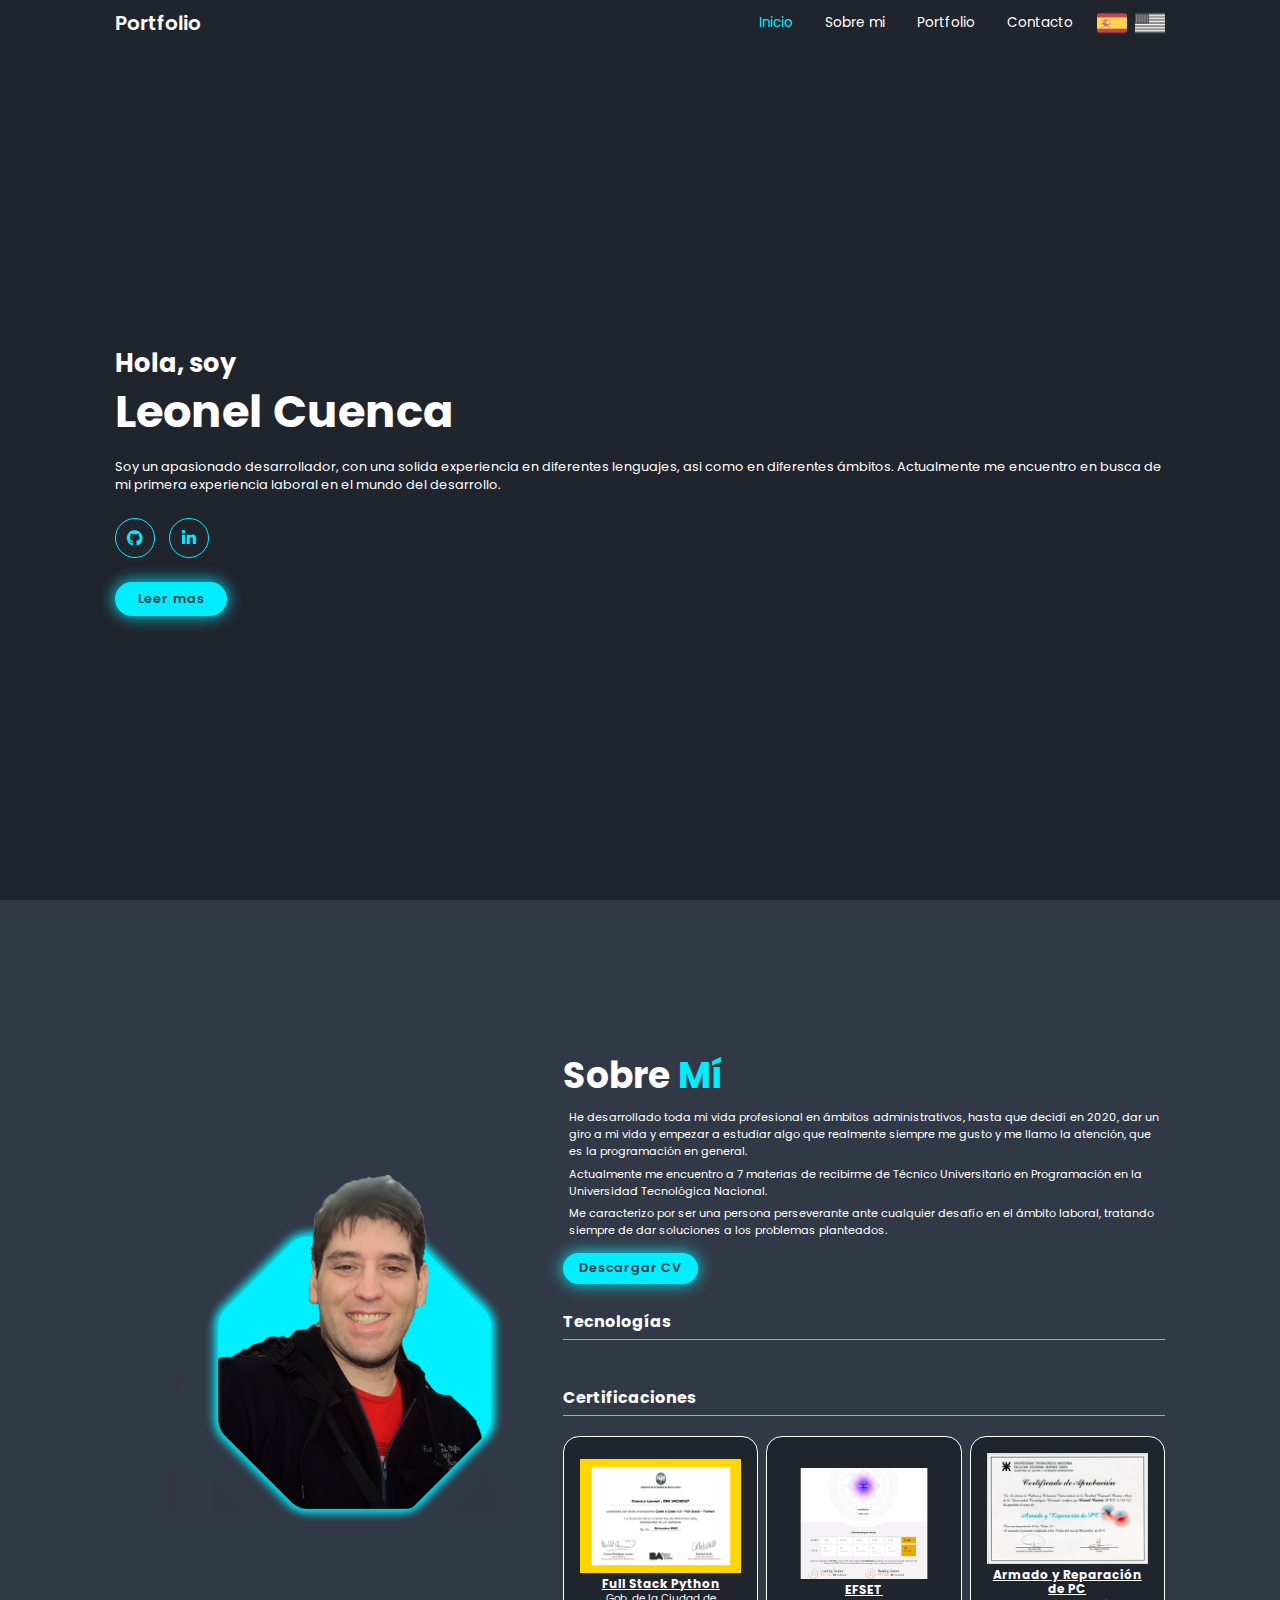
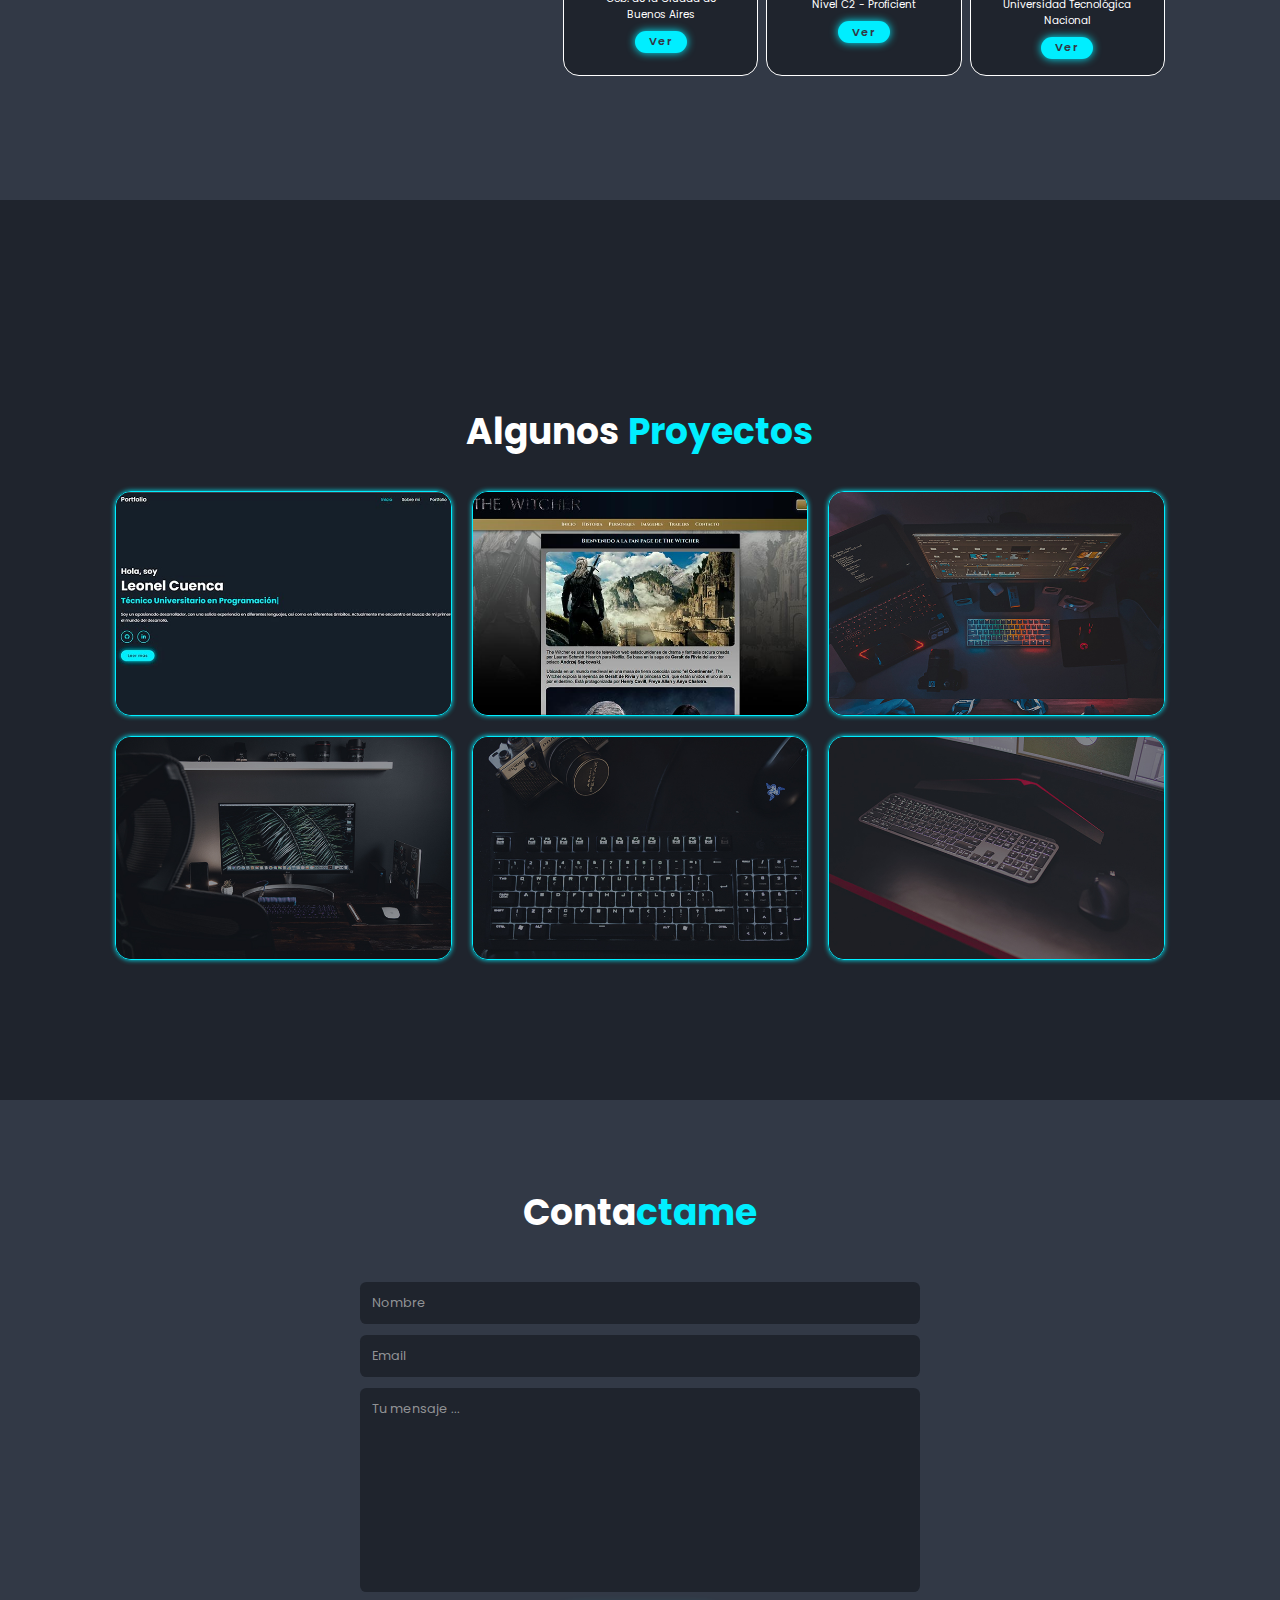
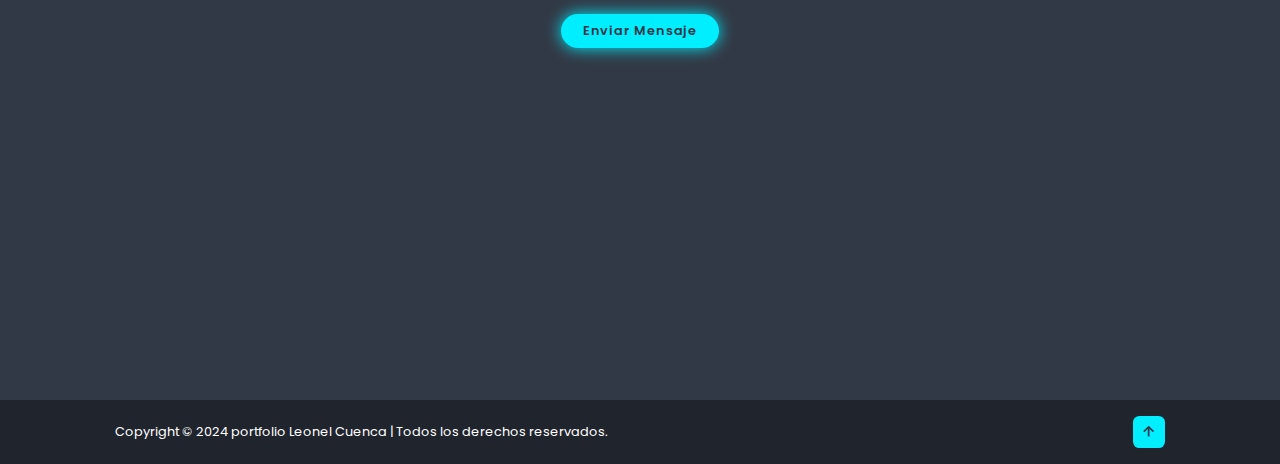
==== commit f2fbf2c6: "Hidden /Home-About" ====
--- a/index.html
+++ b/index.html
@@ -38,7 +38,7 @@
     </header>
 
     <!-- Home Section Design -->
-    <section class="home hidden" id="home">
+    <section class="home" id="home">
         <div class="home-content">
             <h3 data-section="home" data-value="hi">Hola, soy</h3>
             <h1>Leonel Cuenca</h1>
@@ -56,7 +56,7 @@
     </section>
 
     <!-- About Section Design -->
-    <section class="about hidden" id="about">
+    <section class="about" id="about">
         <div class="about-img">
             <img src="images/about.png" alt="">
         </div>
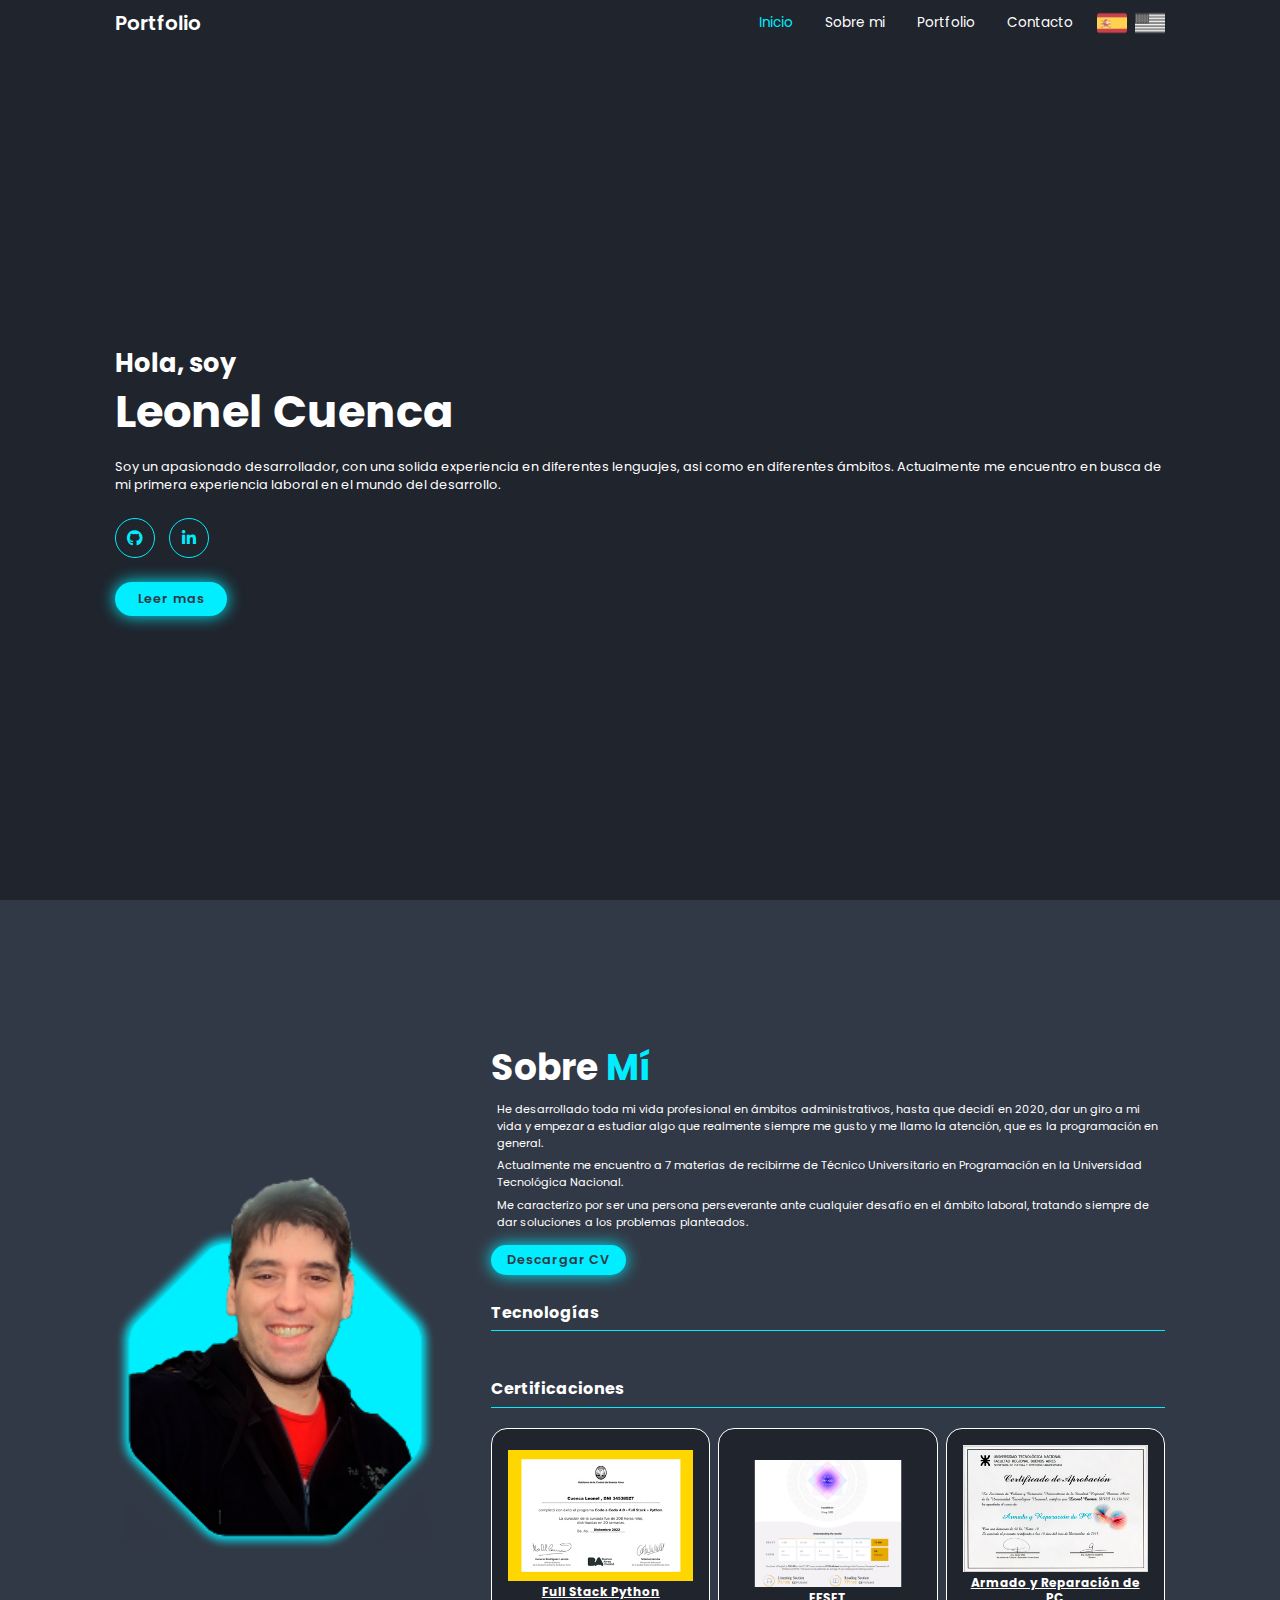
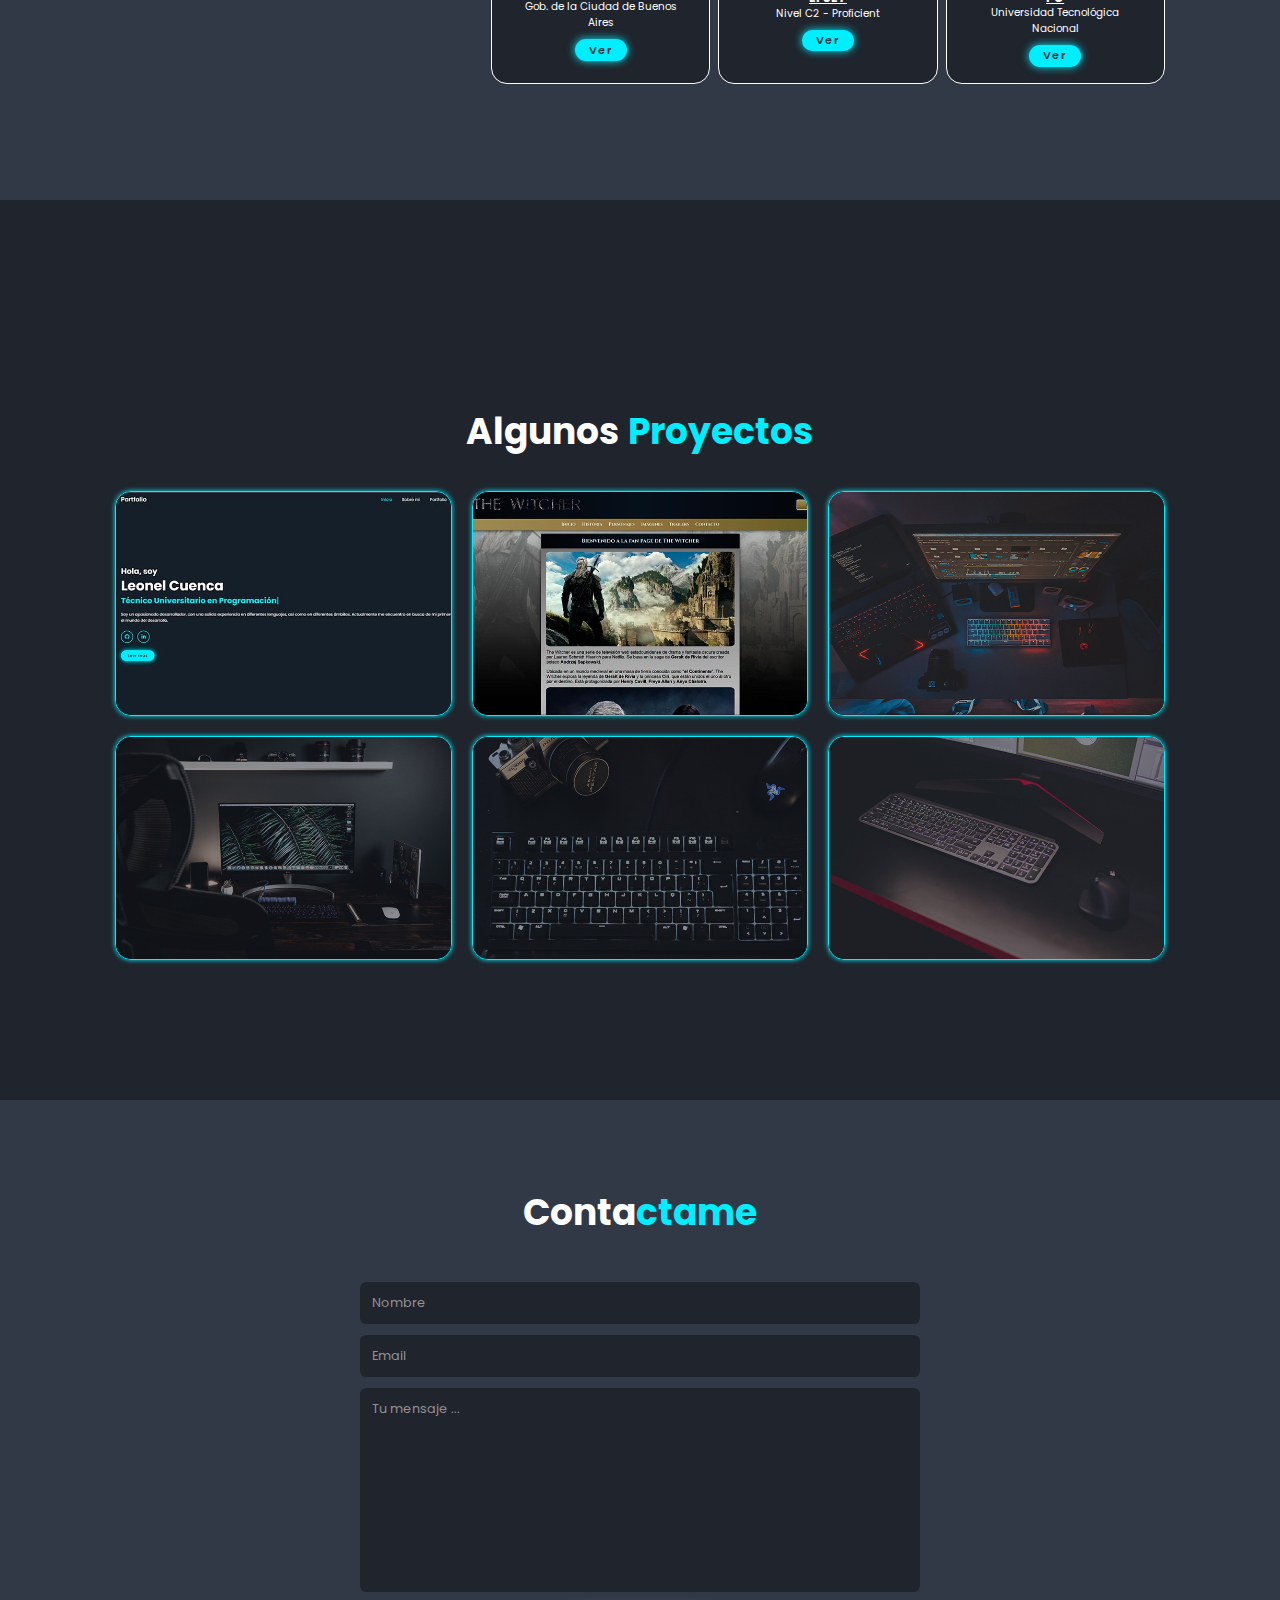
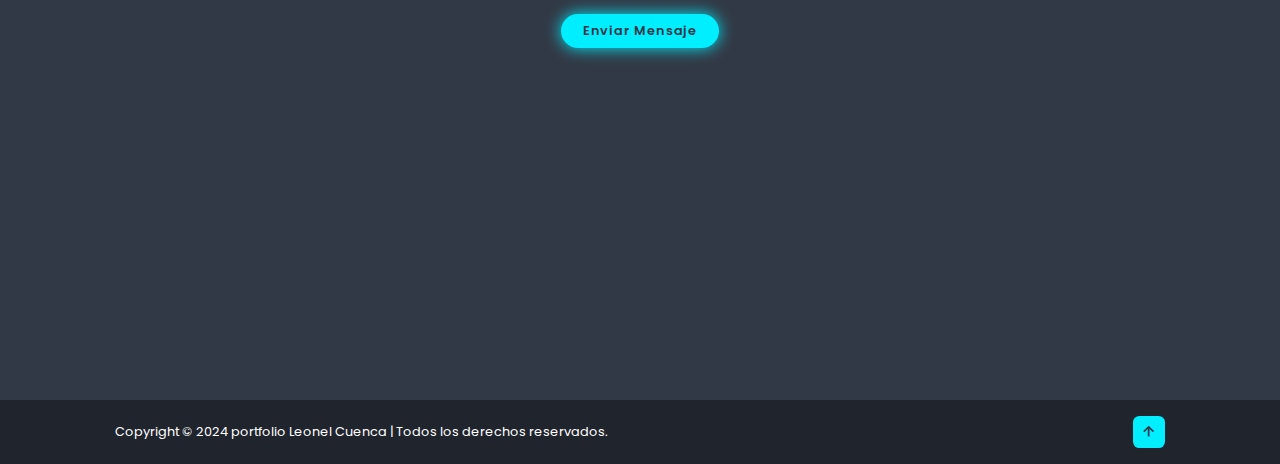
==== commit e3be671b: "Edits" ====
--- a/index.html
+++ b/index.html
@@ -50,9 +50,6 @@
             </div>
             <a href="#about" class="btn" data-section="home" data-value="read">Leer mas</a>
         </div>
-        <!-- <div class="home-img">
-            <img src="images/home.png" alt="home">
-        </div> -->
     </section>
 
     <!-- About Section Design -->
@@ -62,7 +59,6 @@
         </div>
         <div class="about-content">
             <h2 class="heading h-translate" data-section="about" data-value="aboutTitle">Sobre </h2><span  data-section="about" data-value="me">Mí</span>
-            <!-- <h3>Frontend Developer</h3> -->
             <p data-section="about" data-value="p1">He desarrollado toda mi vida profesional en ámbitos administrativos, hasta que decidí en 2020, dar un giro a mi vida y empezar a estudiar algo que realmente siempre me gusto y me llamo la atención, que es la programación en general.</p>
             <p data-section="about" data-value="p2">Actualmente me encuentro a 7 materias de recibirme de Técnico Universitario en Programación en la Universidad Tecnológica Nacional.</p>
             <p data-section="about" data-value="p3">Me caracterizo por ser una persona perseverante ante cualquier desafío en el ámbito laboral, tratando siempre de dar soluciones a los problemas planteados.</p>
--- a/css/style.css
+++ b/css/style.css
@@ -20,13 +20,14 @@
 
 html{
     font-size: 62.5%;
+    width: 100vw;
     overflow-x: hidden;
-    width: 100vw;
 }
 
 body{
     background: var(--bg-color);
     color: var(--text-color);
+    overflow-x: hidden;
 }
 
 section{
@@ -236,7 +237,8 @@
 }
 
 .about-img img{
-    width: 35vw;
+    width: 25vw;
+    margin-right: 7rem;
 }
 
 .heading{
@@ -740,6 +742,10 @@
     .footer{
         padding: 2rem 3%;
     }
+
+    .about img{
+        margin-right: 0;
+    }
 }
 
 @media (max-width: 768px){
@@ -791,8 +797,9 @@
     }
 
     .about-img img{
-        width: 50vw;
+        width: 40vw;
         margin-top: 4rem;
+        margin-right: 0;
     }
 
     .services h2{
@@ -818,6 +825,15 @@
         grid-template-columns: 1fr;
     }
 
+    .about-img img{
+        width: 50vw;
+        margin: 0;
+    }
+
+    .footer{
+        justify-content: center;
+    }
+
 }
 
 @media (max-width: 450px){
@@ -825,7 +841,6 @@
     html{
         font-size: 45%;
     }
-
 
     .certificates-container .certificates-box:nth-child(2),
     .certificates-container .certificates-box:nth-child(3),
@@ -841,16 +856,50 @@
         width: 12%;
     }
 
-    .footer{
-        justify-content: center;
-    }
-
-}
-
-@media (max-width: 365px){
+    .about-img img{
+        width: 50vw;
+        margin: 0;
+    }
+
+}
+
+@media (max-width: 375px){
 
     html{
-        font-size: 35%;
+        font-size: 50%;
+    }
+
+    .portfolio-layer{
+        padding: 0 1rem;
+    }
+
+    .portfolio-layer h1{
+        padding: 0;
+        font-size: 1.7rem;
+    }
+
+    .portfolio-layer p,
+    .tech-name{
+        padding: 0;
+        font-size: 1.2rem;
+    }
+
+    .links-container a i{
+        font-size: 2rem;
+    }
+
+    .links-container{
+        margin: 0;
+    }
+
+    .techs-used-container{
+        width: 100%;
+        justify-content: space-around;
+        margin: 0;
+    }
+
+    .tech-item{
+        margin: 0;
     }
 
     .home-img img{
@@ -858,7 +907,8 @@
     }
 
     .about-img img{
-        width: 90vw;
+        margin-top: 0;
+        width: 60vw;
     }
 
     .footer{
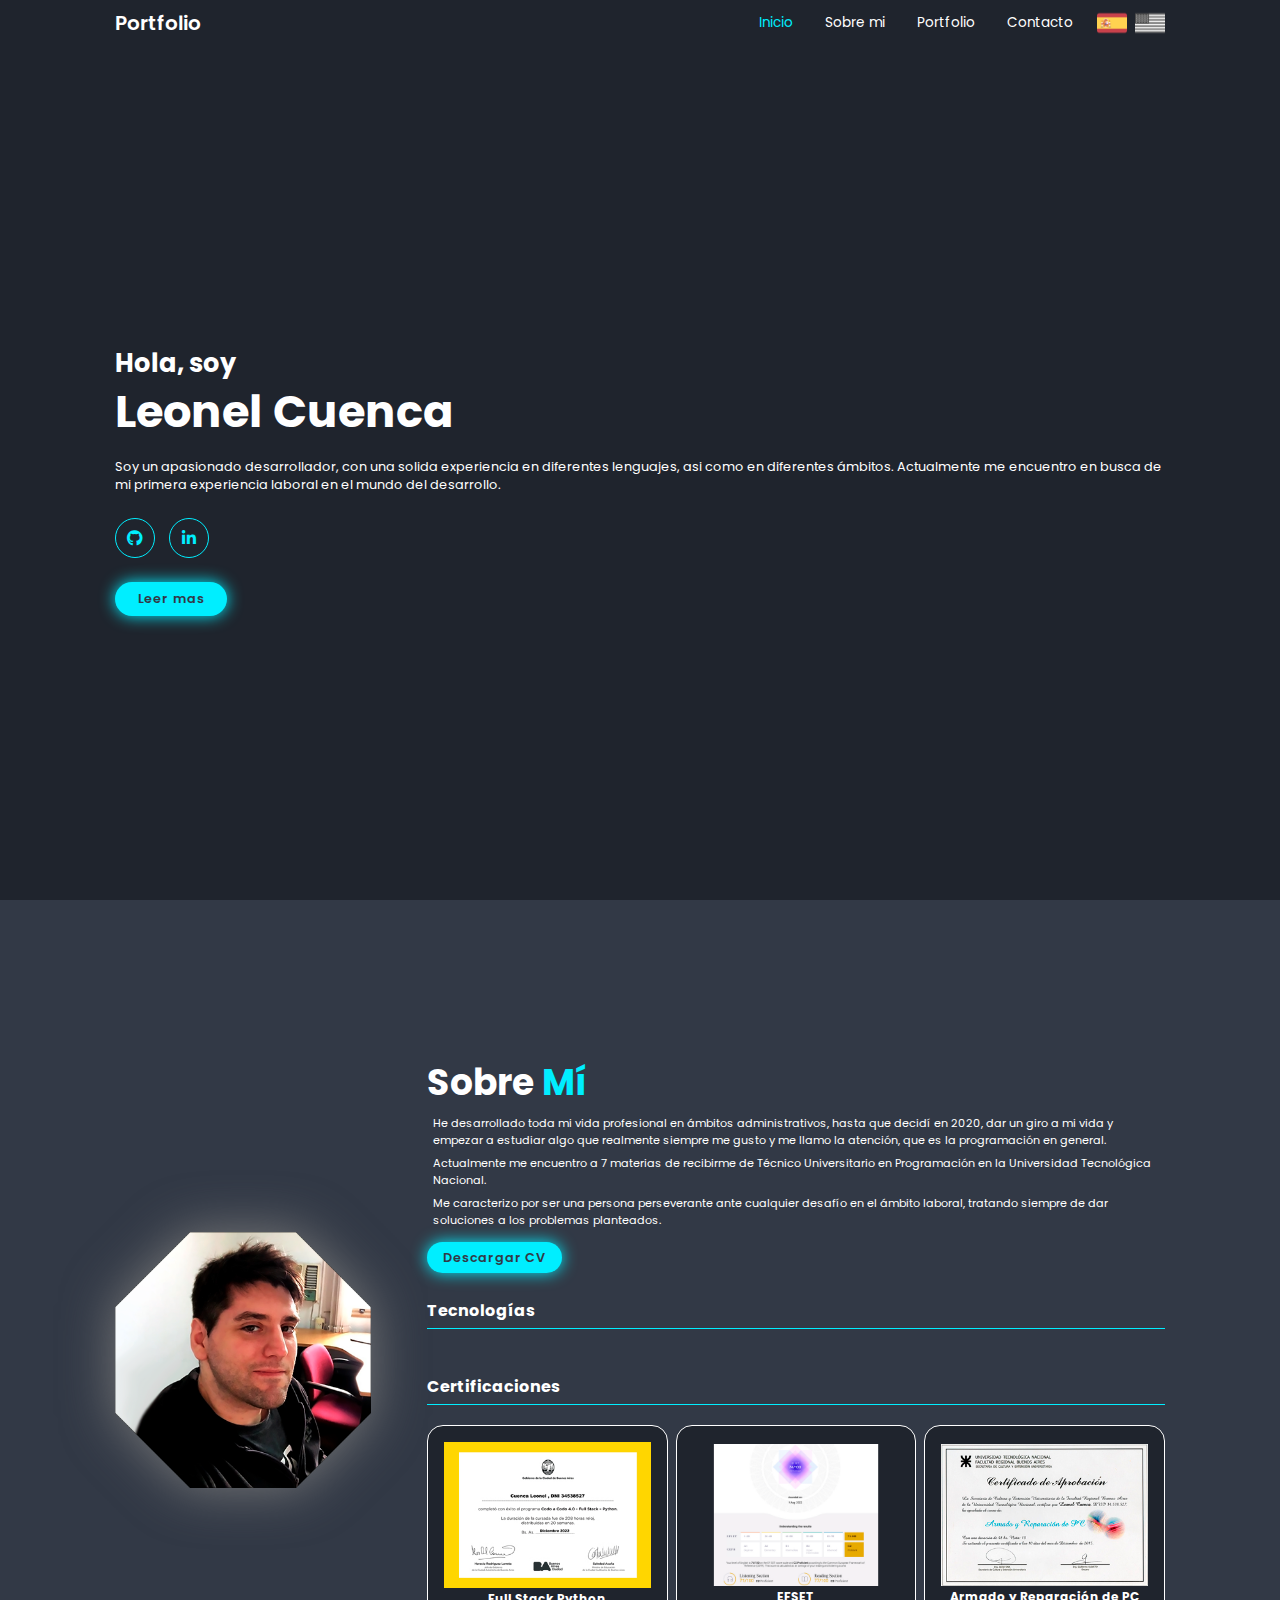
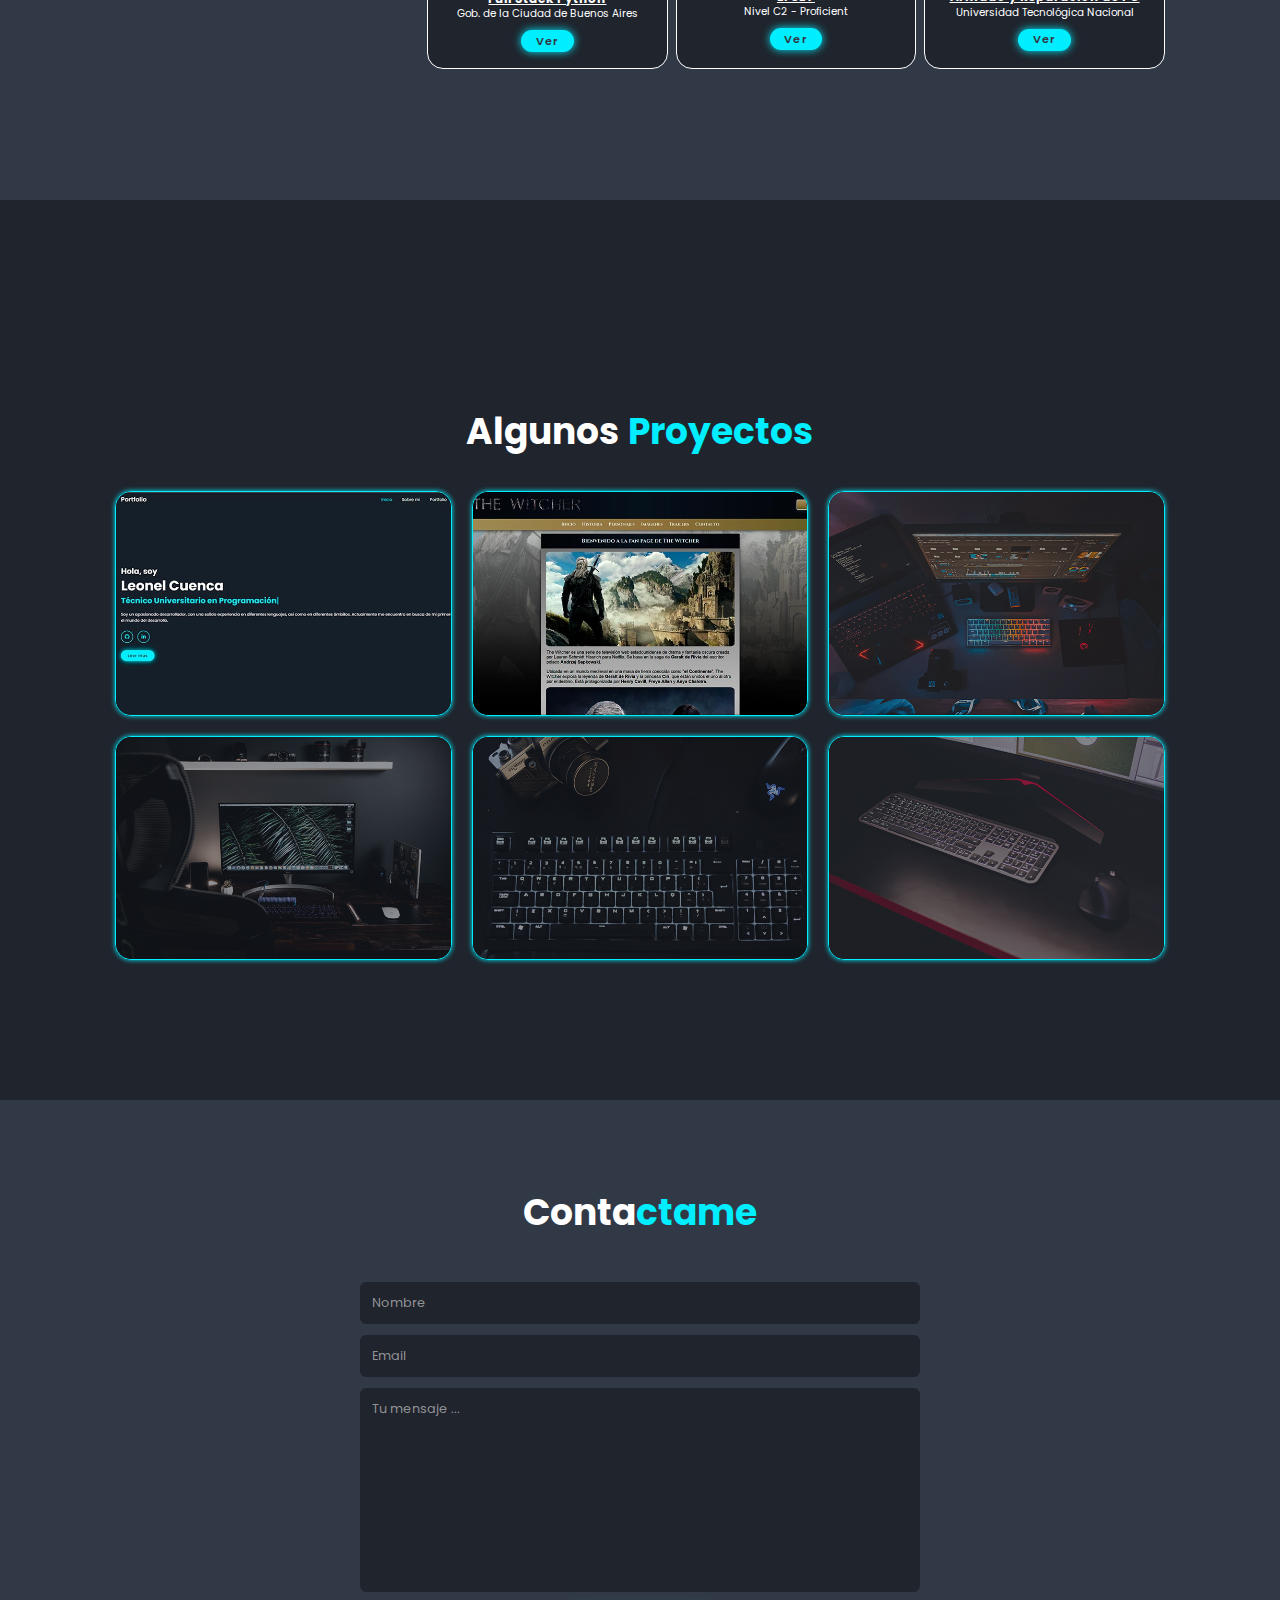
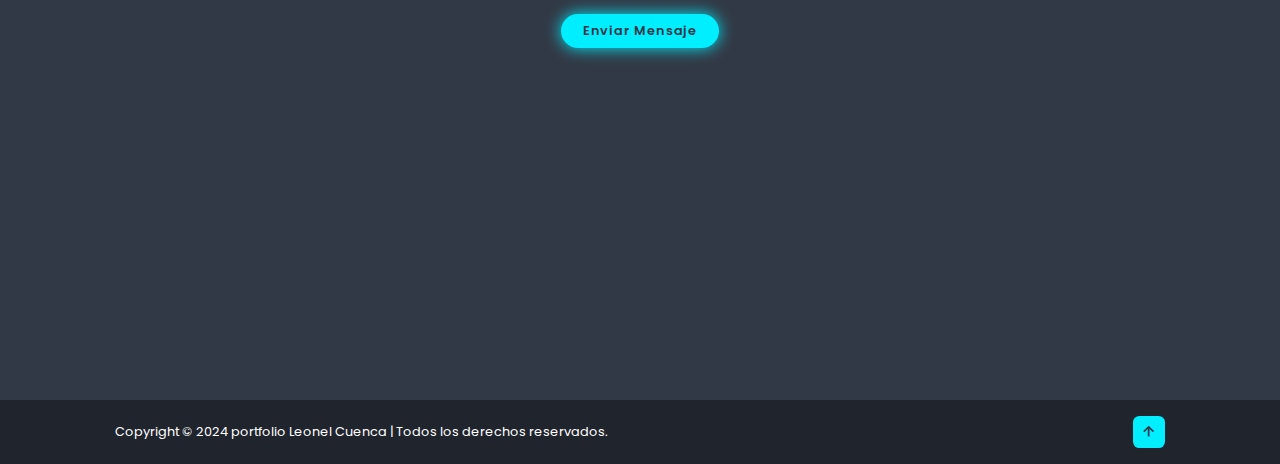
==== commit 8f16ff90: "Fix" ====
--- a/index.html
+++ b/index.html
@@ -360,7 +360,6 @@
     <!-- Custom js -->
     <script src="js/script.js"></script>
 
-
     <script src="lightbox/js/lightbox-plus-jquery.min.js"></script>
     
 
--- a/css/style.css
+++ b/css/style.css
@@ -51,13 +51,31 @@
 
 .header.sticky{
     border-bottom: .1rem solid rgba(0, 0, 0, .2);
-
 }
 
 .navbar{
     display: flex;
     align-items: center;
     justify-content: center;
+}
+
+.navbar .flags-container:nth-child(2){
+    margin-left: 1rem;
+}
+
+.navbar a:nth-child(4){
+    margin-right: 3rem;
+}
+
+.navbar a{
+    font-size: 1.7rem;
+    color: var(--text-color);
+    margin-left: 4rem;
+}
+
+.navbar a:hover,
+.navbar a.active{
+    color: var(--main-color);
 }
 
 .logo{
@@ -95,25 +113,6 @@
     filter: grayscale(100%);
 }
 
-.navbar .flags-container:nth-child(2){
-    margin-left: 1rem;
-}
-
-.navbar a:nth-child(4){
-    margin-right: 3rem;
-}
-
-.navbar a{
-    font-size: 1.7rem;
-    color: var(--text-color);
-    margin-left: 4rem;
-}
-
-.navbar a:hover,
-.navbar a.active{
-    color: var(--main-color);
-}
-
 #menu-icon{
     font-size: 3.6rem;
     color: var(--text-color);
@@ -125,23 +124,6 @@
     justify-content: center;
     align-items: center;
     user-select: none;
-}
-
-.home-img img{
-    width: 27vw;
-    animation: floatImage 4s ease-in-out infinite;
-}
-
-@keyframes floatImage{
-    0%{
-        transform: translateY(0);
-    }
-    50%{
-        transform: translateY(-2.4rem);
-    }
-    100%{
-        transform: translateY(0);
-    }
 }
 
 .home-content h3{
@@ -237,7 +219,11 @@
 }
 
 .about-img img{
-    width: 25vw;
+    width: 20vw;
+    filter: drop-shadow(-4px 7px 5px #787878);
+    /* filter: drop-shadow(0px 0px 11px #787878); */
+    filter: drop-shadow(0px 0px 26px #787878);
+
     margin-right: 7rem;
 }
 
@@ -751,12 +737,13 @@
 @media (max-width: 768px){
     #menu-icon{
         display: block;
+        cursor: pointer;
     }
 
     .navbar{
         position: absolute;
-        top: 100%;
         left: 0;
+        top: -100vh;
         width: 100%;
         padding: 1rem 3%;
         background: var(--bg-color);
@@ -765,8 +752,20 @@
         display: none;
     }
 
+    @keyframes slideDown {
+        from {
+            opacity: 0;
+            transform: translateY(-100vh);
+        }
+        to {
+            opacity: 1;
+            transform: translateY(110vh);
+        }
+    }
+    
     .navbar.active{
         display: block;
+        animation: slideDown 0.6s ease forwards;
     }
 
     .navbar a{
@@ -902,10 +901,6 @@
         margin: 0;
     }
 
-    .home-img img{
-        width: 90vw;
-    }
-
     .about-img img{
         margin-top: 0;
         width: 60vw;
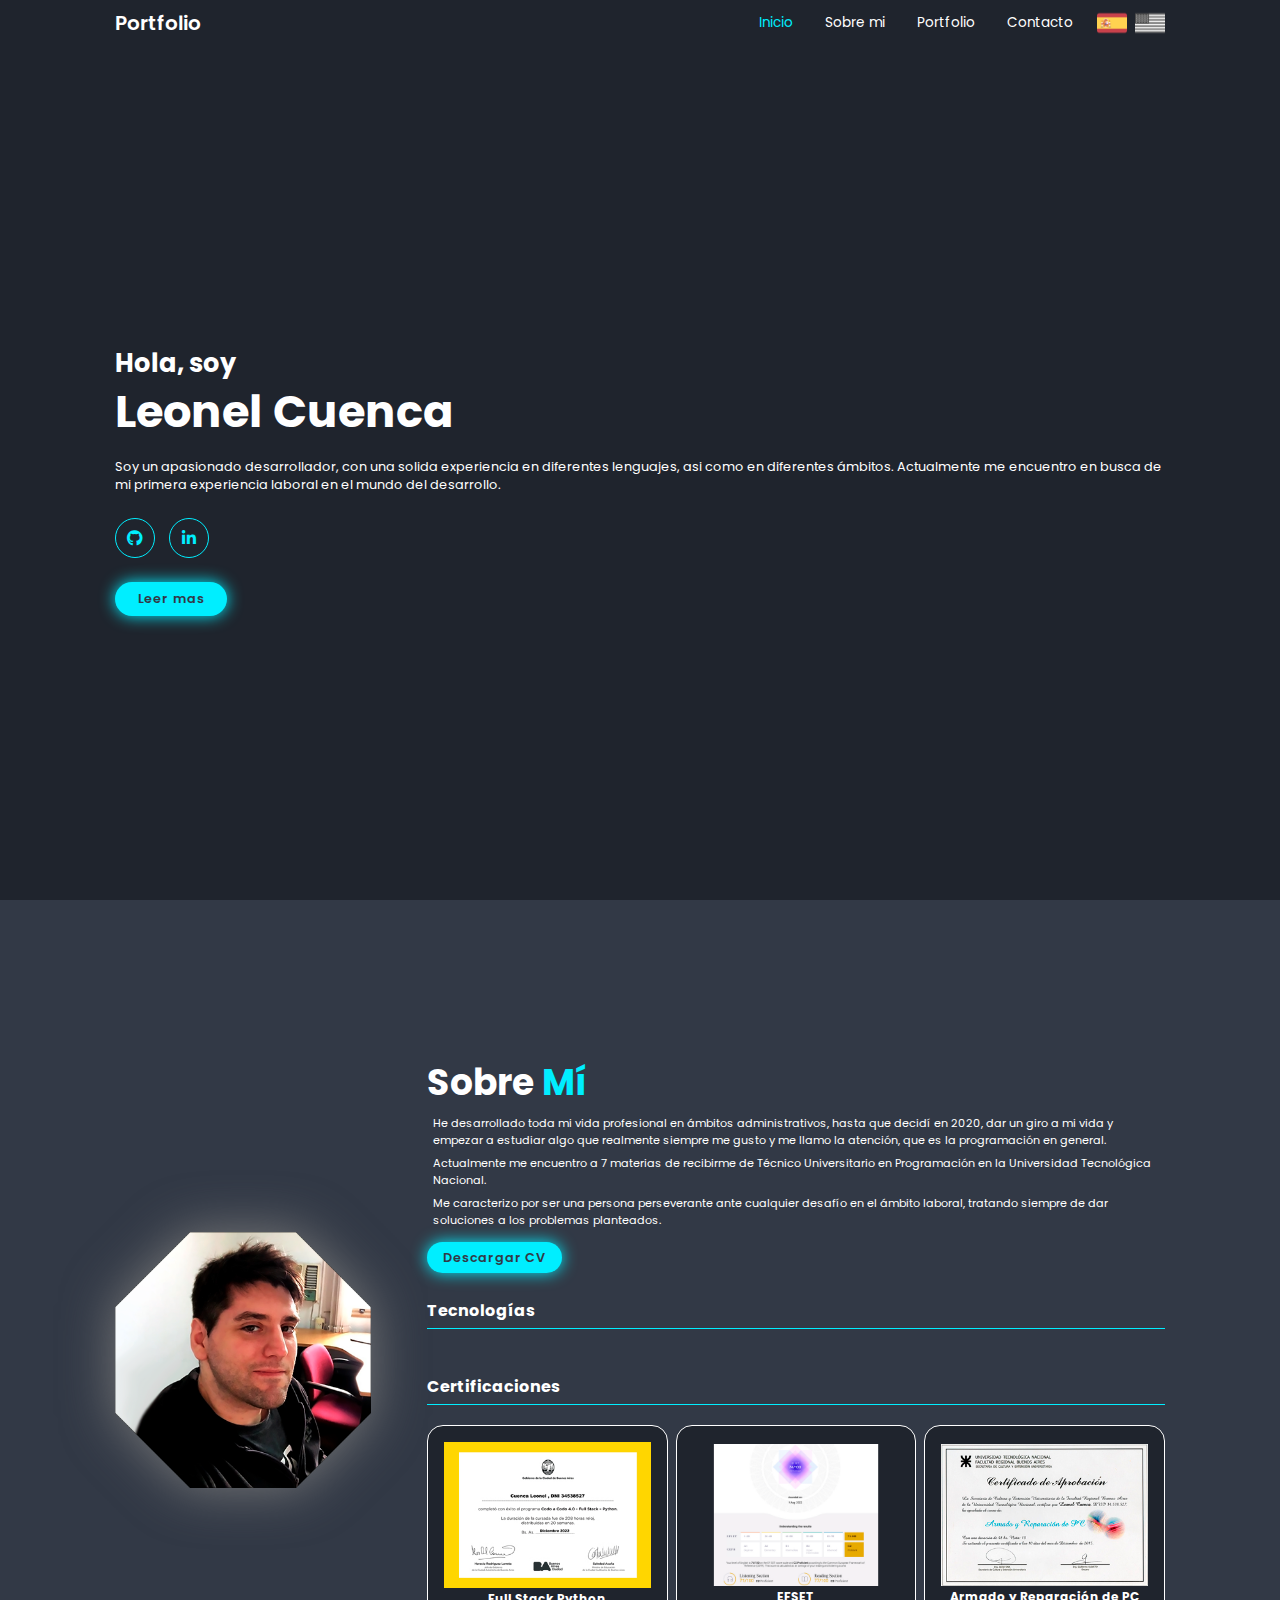
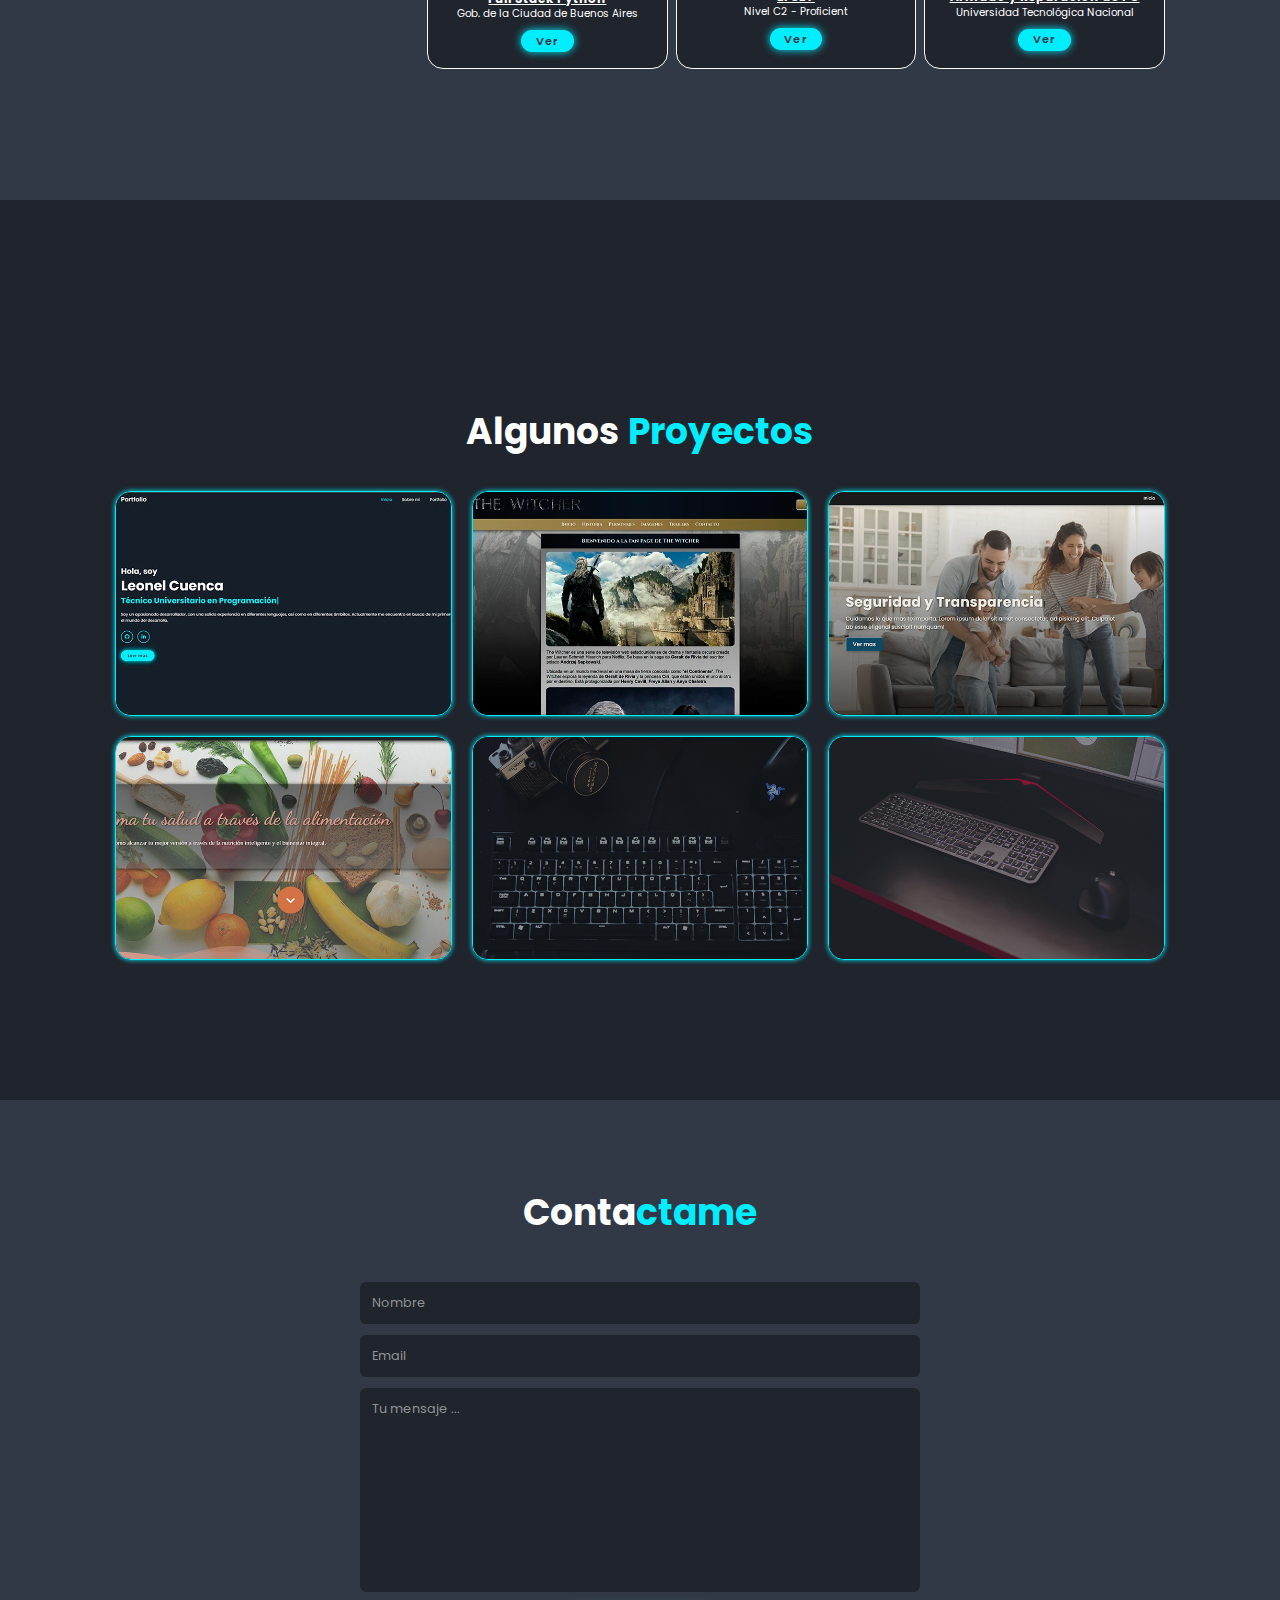
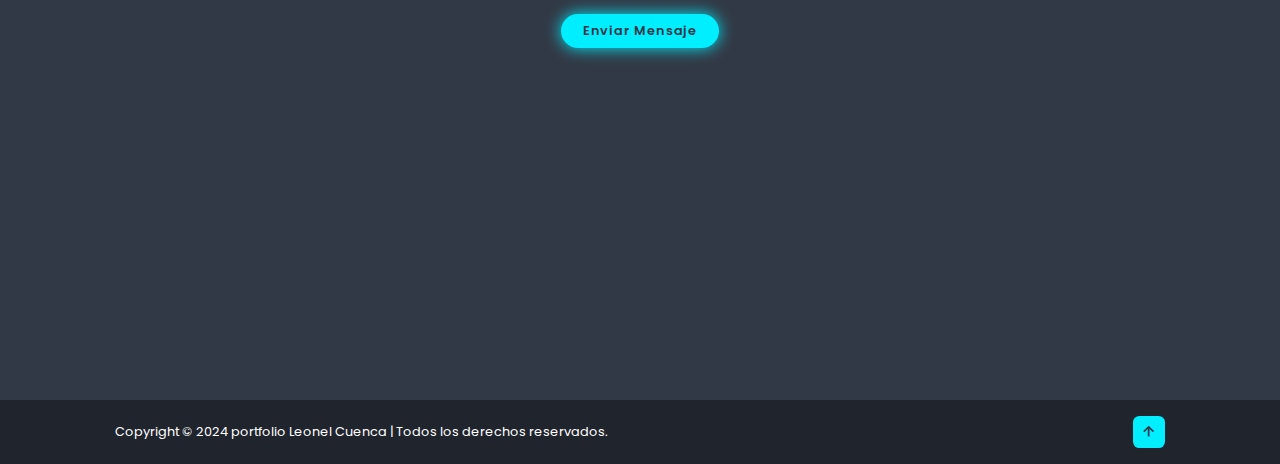
==== commit 8cf8b341: "." ====
--- a/index.html
+++ b/index.html
@@ -164,7 +164,111 @@
                 <img src="images/portfolio2.jpg" alt="" class="bgn">
                 <div class="portfolio-layer">
                     <h1>Personal Portfolio</h1>
-                    <p data-section="portfolio" data-value="projDescription">Proyecto realizado como trabajo final para la materia Laboratorio III, de la Tecnicatura Universitaria en Programación [UTN]. La misma fue desarrollada íntegramente de manera individual.</p>
+                    <p data-section="portfolio" data-value="projDescription1">Mi portfolio es una colección de proyectos web desarrollados con HTML, CSS y JavaScript, donde muestro mi habilidad para crear sitios web atractivos y funcionales. Cada proyecto exhibe un enfoque único y creativo, demostrando mi capacidad para diseñar y programar experiencias digitales cautivadoras.</p>
+                    <div class="links-container">
+                        <a href="https://github.com/LeoCuenca/portfolio" target="_blank"><i class='bx bxl-github'></i></a>
+                        <a href="#home"><i class='bx bx-link-external'></i></a>
+                    </div> 
+                    <div class="techs-used-container">
+                        <div class="tech-item">
+                            <img src="https://raw.githubusercontent.com/devicons/devicon/55609aa5bd817ff167afce0d965585c92040787a/icons/html5/html5-original.svg" alt="">
+                            <span class="tech-name">HTML</span>
+                        </div>
+                        <div class="tech-item">
+                            <img src="https://raw.githubusercontent.com/devicons/devicon/55609aa5bd817ff167afce0d965585c92040787a/icons/css3/css3-original.svg" alt="">
+                            <span class="tech-name">CSS</span>
+                        </div>
+                        <div class="tech-item">
+                            <img src="https://raw.githubusercontent.com/devicons/devicon/55609aa5bd817ff167afce0d965585c92040787a/icons/javascript/javascript-original.svg" alt="">
+                            <span class="tech-name">JavaScript</span>
+                        </div>
+                    </div>
+                </div>
+            </div>
+
+            <div class="portfolio-box">
+                <img src="images/portfolio1.jpg" alt="" class="bgn">
+                <div class="portfolio-layer">
+                    <h1>The Witcher Fan Page</h1>
+                    <p data-section="portfolio" data-value="projDescription2">Proyecto realizado como trabajo final para la materia Laboratorio III, de la Tecnicatura Universitaria en Programación [UTN]. La misma fue desarrollada íntegramente de manera individual.</p>
+                    <div class="links-container">
+                        <a href="https://github.com/LeoCuenca/The-Witcher-Page" target="_blank"><i class='bx bxl-github'></i></a>
+                        <a href="https://leocuenca.github.io/The-Witcher-Page/" target="_blank"><i class='bx bx-link-external'></i></a>
+                    </div> 
+                    <div class="techs-used-container">
+                        <div class="tech-item">
+                            <img src="https://raw.githubusercontent.com/devicons/devicon/55609aa5bd817ff167afce0d965585c92040787a/icons/html5/html5-original.svg" alt="">
+                            <span class="tech-name">HTML</span>
+                        </div>
+                        <div class="tech-item">
+                            <img src="https://raw.githubusercontent.com/devicons/devicon/55609aa5bd817ff167afce0d965585c92040787a/icons/css3/css3-original.svg" alt="">
+                            <span class="tech-name">CSS</span>
+                        </div>
+                        <div class="tech-item">
+                            <img src="https://raw.githubusercontent.com/devicons/devicon/55609aa5bd817ff167afce0d965585c92040787a/icons/javascript/javascript-original.svg" alt="">
+                            <span class="tech-name">JavaScript</span>
+                        </div>
+                    </div>
+                </div>
+            </div>
+
+            <div class="portfolio-box">
+                <img src="images/portfolio3.jpg" alt="" class="bgn">
+                <div class="portfolio-layer">
+                    <h1>A&C Seguros</h1>
+                    <p data-section="portfolio" data-value="projDescription3"></p>
+                    <div class="links-container">
+                        <a href="https://github.com/LeoCuenca/ACSeguros" target="_blank"><i class='bx bxl-github'></i></a>
+                        <a href="https://leocuenca.github.io/ACSeguros/" target="_blank"><i class='bx bx-link-external'></i></a>
+                    </div> 
+                    <div class="techs-used-container">
+                        <div class="tech-item">
+                            <img src="https://raw.githubusercontent.com/devicons/devicon/55609aa5bd817ff167afce0d965585c92040787a/icons/html5/html5-original.svg" alt="">
+                            <span class="tech-name">HTML</span>
+                        </div>
+                        <div class="tech-item">
+                            <img src="https://raw.githubusercontent.com/devicons/devicon/55609aa5bd817ff167afce0d965585c92040787a/icons/css3/css3-original.svg" alt="">
+                            <span class="tech-name">CSS</span>
+                        </div>
+                        <div class="tech-item">
+                            <img src="https://raw.githubusercontent.com/devicons/devicon/55609aa5bd817ff167afce0d965585c92040787a/icons/javascript/javascript-original.svg" alt="">
+                            <span class="tech-name">JavaScript</span>
+                        </div>
+                    </div>
+                </div>
+            </div>
+
+            <div class="portfolio-box">
+                <img src="images/portfolio4.jpg" alt="" class="bgn">
+                <div class="portfolio-layer">
+                    <h1>Nutricionista Carla Cuenca</h1>
+                    <p data-section="portfolio" data-value="projDescription4"></p>
+                    <div class="links-container">
+                        <a href="https://github.com/LeoCuenca/carNutrition" target="_blank"><i class='bx bxl-github'></i></a>
+                        <a href="https://leocuenca.github.io/carNutrition/#home" target="_blank"><i class='bx bx-link-external'></i></a>
+                    </div> 
+                    <div class="techs-used-container">
+                        <div class="tech-item">
+                            <img src="https://raw.githubusercontent.com/devicons/devicon/55609aa5bd817ff167afce0d965585c92040787a/icons/html5/html5-original.svg" alt="">
+                            <span class="tech-name">HTML</span>
+                        </div>
+                        <div class="tech-item">
+                            <img src="https://raw.githubusercontent.com/devicons/devicon/55609aa5bd817ff167afce0d965585c92040787a/icons/css3/css3-original.svg" alt="">
+                            <span class="tech-name">CSS</span>
+                        </div>
+                        <div class="tech-item">
+                            <img src="https://raw.githubusercontent.com/devicons/devicon/55609aa5bd817ff167afce0d965585c92040787a/icons/javascript/javascript-original.svg" alt="">
+                            <span class="tech-name">JavaScript</span>
+                        </div>
+                    </div>
+                </div>
+            </div>
+
+            <div class="portfolio-box">
+                <img src="images/portfolio5.jpg" alt="" class="bgn">
+                <div class="portfolio-layer">
+                    <h1></h1>
+                    <p data-section="portfolio" data-value="projDescription5"></p>
                     <div class="links-container">
                         <a href="#"><i class='bx bxl-github'></i></a>
                         <a href="#"><i class='bx bx-link-external'></i></a>
@@ -187,114 +291,10 @@
             </div>
 
             <div class="portfolio-box">
-                <img src="images/portfolio1.jpg" alt="" class="bgn">
-                <div class="portfolio-layer">
-                    <h1>The Witcher Fan Page</h1>
-                    <p data-section="portfolio" data-value="projDescription">Proyecto realizado como trabajo final para la materia Laboratorio III, de la Tecnicatura Universitaria en Programación [UTN]. La misma fue desarrollada íntegramente de manera individual.</p>
-                    <div class="links-container">
-                        <a href="#"><i class='bx bxl-github'></i></a>
-                        <a href="#"><i class='bx bx-link-external'></i></a>
-                    </div> 
-                    <div class="techs-used-container">
-                        <div class="tech-item">
-                            <img src="https://raw.githubusercontent.com/devicons/devicon/55609aa5bd817ff167afce0d965585c92040787a/icons/html5/html5-original.svg" alt="">
-                            <span class="tech-name">HTML</span>
-                        </div>
-                        <div class="tech-item">
-                            <img src="https://raw.githubusercontent.com/devicons/devicon/55609aa5bd817ff167afce0d965585c92040787a/icons/css3/css3-original.svg" alt="">
-                            <span class="tech-name">CSS</span>
-                        </div>
-                        <div class="tech-item">
-                            <img src="https://raw.githubusercontent.com/devicons/devicon/55609aa5bd817ff167afce0d965585c92040787a/icons/javascript/javascript-original.svg" alt="">
-                            <span class="tech-name">JavaScript</span>
-                        </div>
-                    </div>
-                </div>
-            </div>
-
-            <div class="portfolio-box">
-                <img src="images/portfolio3.jpg" alt="" class="bgn">
-                <div class="portfolio-layer">
-                    <h1>The Witcher Fan Page</h1>
-                    <p data-section="portfolio" data-value="projDescription">Proyecto realizado como trabajo final para la materia Laboratorio III, de la Tecnicatura Universitaria en Programación [UTN]. La misma fue desarrollada íntegramente de manera individual.</p>
-                    <div class="links-container">
-                        <a href="#"><i class='bx bxl-github'></i></a>
-                        <a href="#"><i class='bx bx-link-external'></i></a>
-                    </div> 
-                    <div class="techs-used-container">
-                        <div class="tech-item">
-                            <img src="https://raw.githubusercontent.com/devicons/devicon/55609aa5bd817ff167afce0d965585c92040787a/icons/html5/html5-original.svg" alt="">
-                            <span class="tech-name">HTML</span>
-                        </div>
-                        <div class="tech-item">
-                            <img src="https://raw.githubusercontent.com/devicons/devicon/55609aa5bd817ff167afce0d965585c92040787a/icons/css3/css3-original.svg" alt="">
-                            <span class="tech-name">CSS</span>
-                        </div>
-                        <div class="tech-item">
-                            <img src="https://raw.githubusercontent.com/devicons/devicon/55609aa5bd817ff167afce0d965585c92040787a/icons/javascript/javascript-original.svg" alt="">
-                            <span class="tech-name">JavaScript</span>
-                        </div>
-                    </div>
-                </div>
-            </div>
-
-            <div class="portfolio-box">
-                <img src="images/portfolio4.jpg" alt="" class="bgn">
-                <div class="portfolio-layer">
-                    <h1>The Witcher Fan Page</h1>
-                    <p data-section="portfolio" data-value="projDescription">Proyecto realizado como trabajo final para la materia Laboratorio III, de la Tecnicatura Universitaria en Programación [UTN]. La misma fue desarrollada íntegramente de manera individual.</p>
-                    <div class="links-container">
-                        <a href="#"><i class='bx bxl-github'></i></a>
-                        <a href="#"><i class='bx bx-link-external'></i></a>
-                    </div> 
-                    <div class="techs-used-container">
-                        <div class="tech-item">
-                            <img src="https://raw.githubusercontent.com/devicons/devicon/55609aa5bd817ff167afce0d965585c92040787a/icons/html5/html5-original.svg" alt="">
-                            <span class="tech-name">HTML</span>
-                        </div>
-                        <div class="tech-item">
-                            <img src="https://raw.githubusercontent.com/devicons/devicon/55609aa5bd817ff167afce0d965585c92040787a/icons/css3/css3-original.svg" alt="">
-                            <span class="tech-name">CSS</span>
-                        </div>
-                        <div class="tech-item">
-                            <img src="https://raw.githubusercontent.com/devicons/devicon/55609aa5bd817ff167afce0d965585c92040787a/icons/javascript/javascript-original.svg" alt="">
-                            <span class="tech-name">JavaScript</span>
-                        </div>
-                    </div>
-                </div>
-            </div>
-
-            <div class="portfolio-box">
-                <img src="images/portfolio5.jpg" alt="" class="bgn">
-                <div class="portfolio-layer">
-                    <h1>The Witcher Fan Page</h1>
-                    <p data-section="portfolio" data-value="projDescription">Proyecto realizado como trabajo final para la materia Laboratorio III, de la Tecnicatura Universitaria en Programación [UTN]. La misma fue desarrollada íntegramente de manera individual.</p>
-                    <div class="links-container">
-                        <a href="#"><i class='bx bxl-github'></i></a>
-                        <a href="#"><i class='bx bx-link-external'></i></a>
-                    </div> 
-                    <div class="techs-used-container">
-                        <div class="tech-item">
-                            <img src="https://raw.githubusercontent.com/devicons/devicon/55609aa5bd817ff167afce0d965585c92040787a/icons/html5/html5-original.svg" alt="">
-                            <span class="tech-name">HTML</span>
-                        </div>
-                        <div class="tech-item">
-                            <img src="https://raw.githubusercontent.com/devicons/devicon/55609aa5bd817ff167afce0d965585c92040787a/icons/css3/css3-original.svg" alt="">
-                            <span class="tech-name">CSS</span>
-                        </div>
-                        <div class="tech-item">
-                            <img src="https://raw.githubusercontent.com/devicons/devicon/55609aa5bd817ff167afce0d965585c92040787a/icons/javascript/javascript-original.svg" alt="">
-                            <span class="tech-name">JavaScript</span>
-                        </div>
-                    </div>
-                </div>
-            </div>
-
-            <div class="portfolio-box">
                 <img src="images/portfolio6.jpg" alt="" class="bgn">
                 <div class="portfolio-layer">
-                    <h1>The Witcher Fan Page</h1>
-                    <p data-section="portfolio" data-value="projDescription">Proyecto realizado como trabajo final para la materia Laboratorio III, de la Tecnicatura Universitaria en Programación [UTN]. La misma fue desarrollada íntegramente de manera individual.</p>
+                    <h1></h1>
+                    <p data-section="portfolio" data-value="projDescription6"></p>
                     <div class="links-container">
                         <a href="#"><i class='bx bxl-github'></i></a>
                         <a href="#"><i class='bx bx-link-external'></i></a>
--- a/css/style.css
+++ b/css/style.css
@@ -860,6 +860,10 @@
         margin: 0;
     }
 
+    .portfolio-container{
+        width: 400px;
+    }
+
 }
 
 @media (max-width: 375px){
@@ -915,4 +919,14 @@
         margin-top: 2rem;
     }
 
+    .portfolio-container{
+        width: 325px;
+    }
+
+}
+
+@media (max-width: 320px){
+    .portfolio-container{
+        width: 300px;
+    }
 }